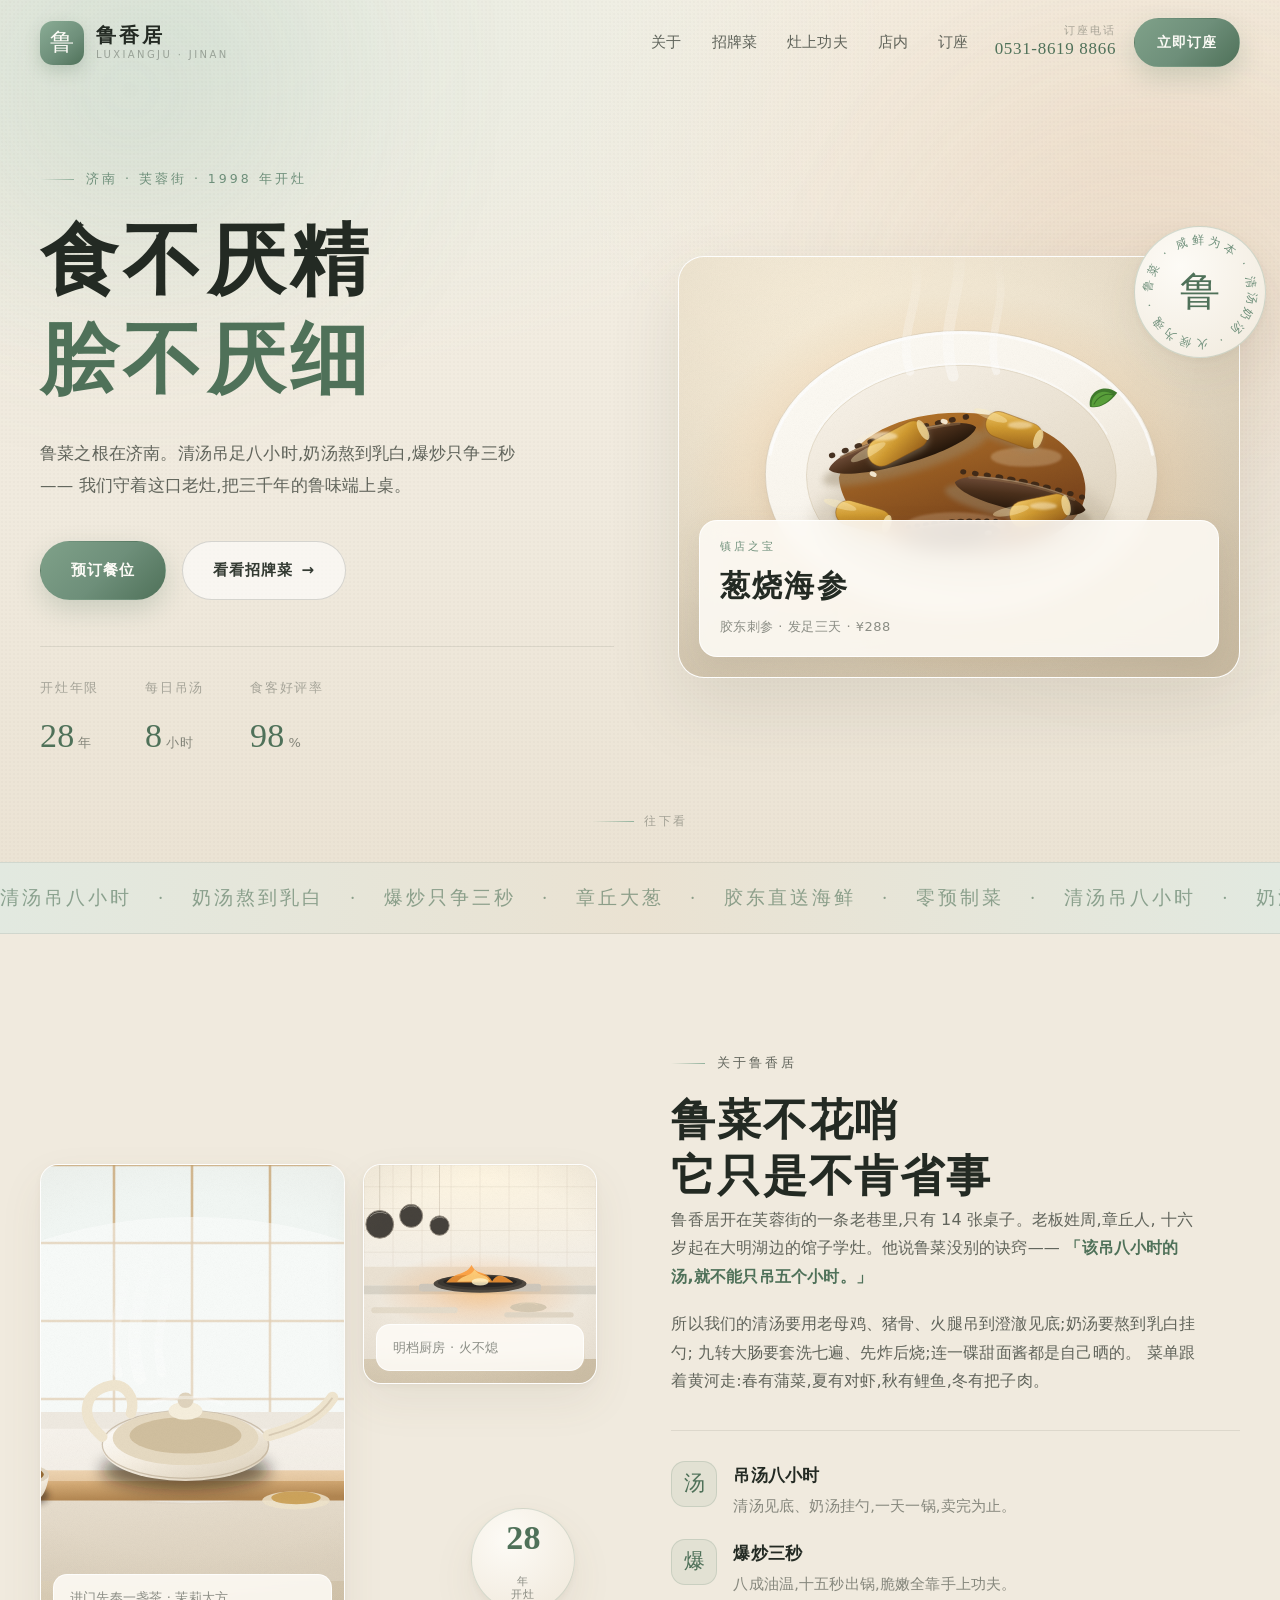
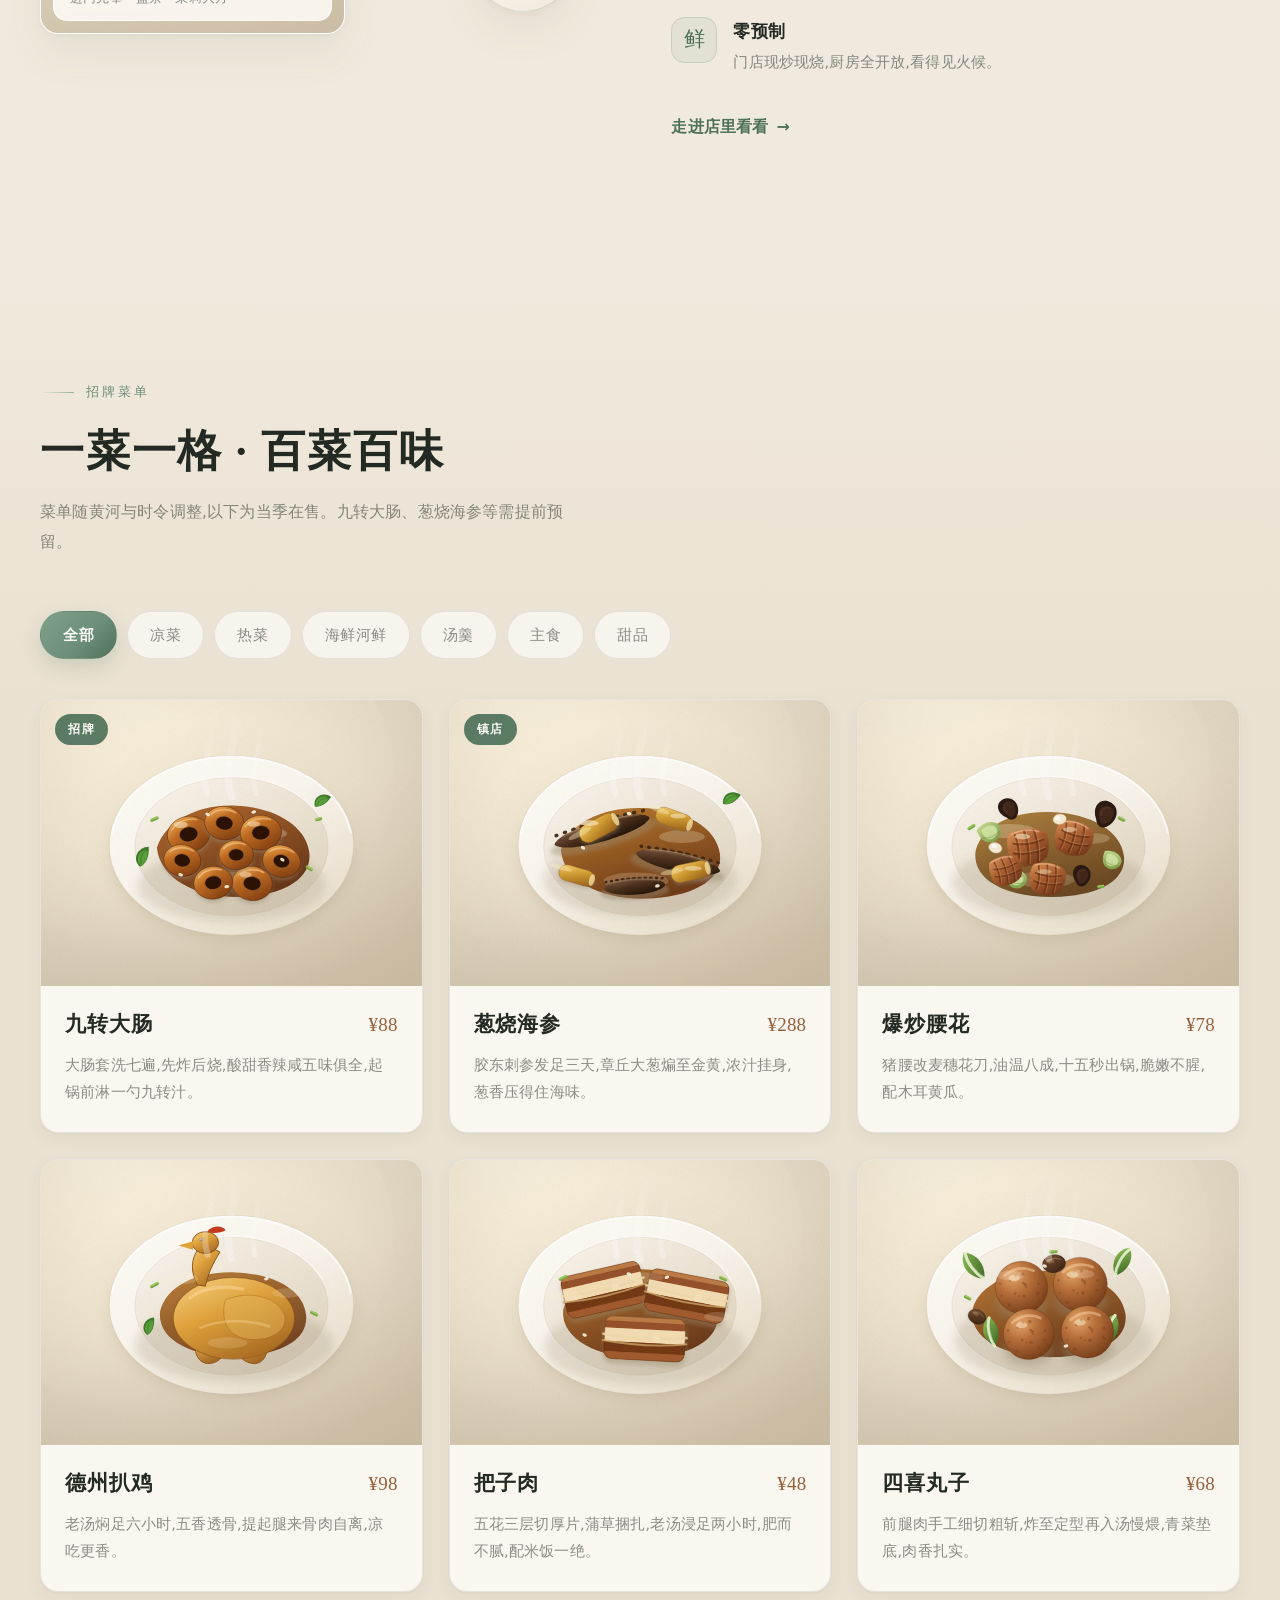
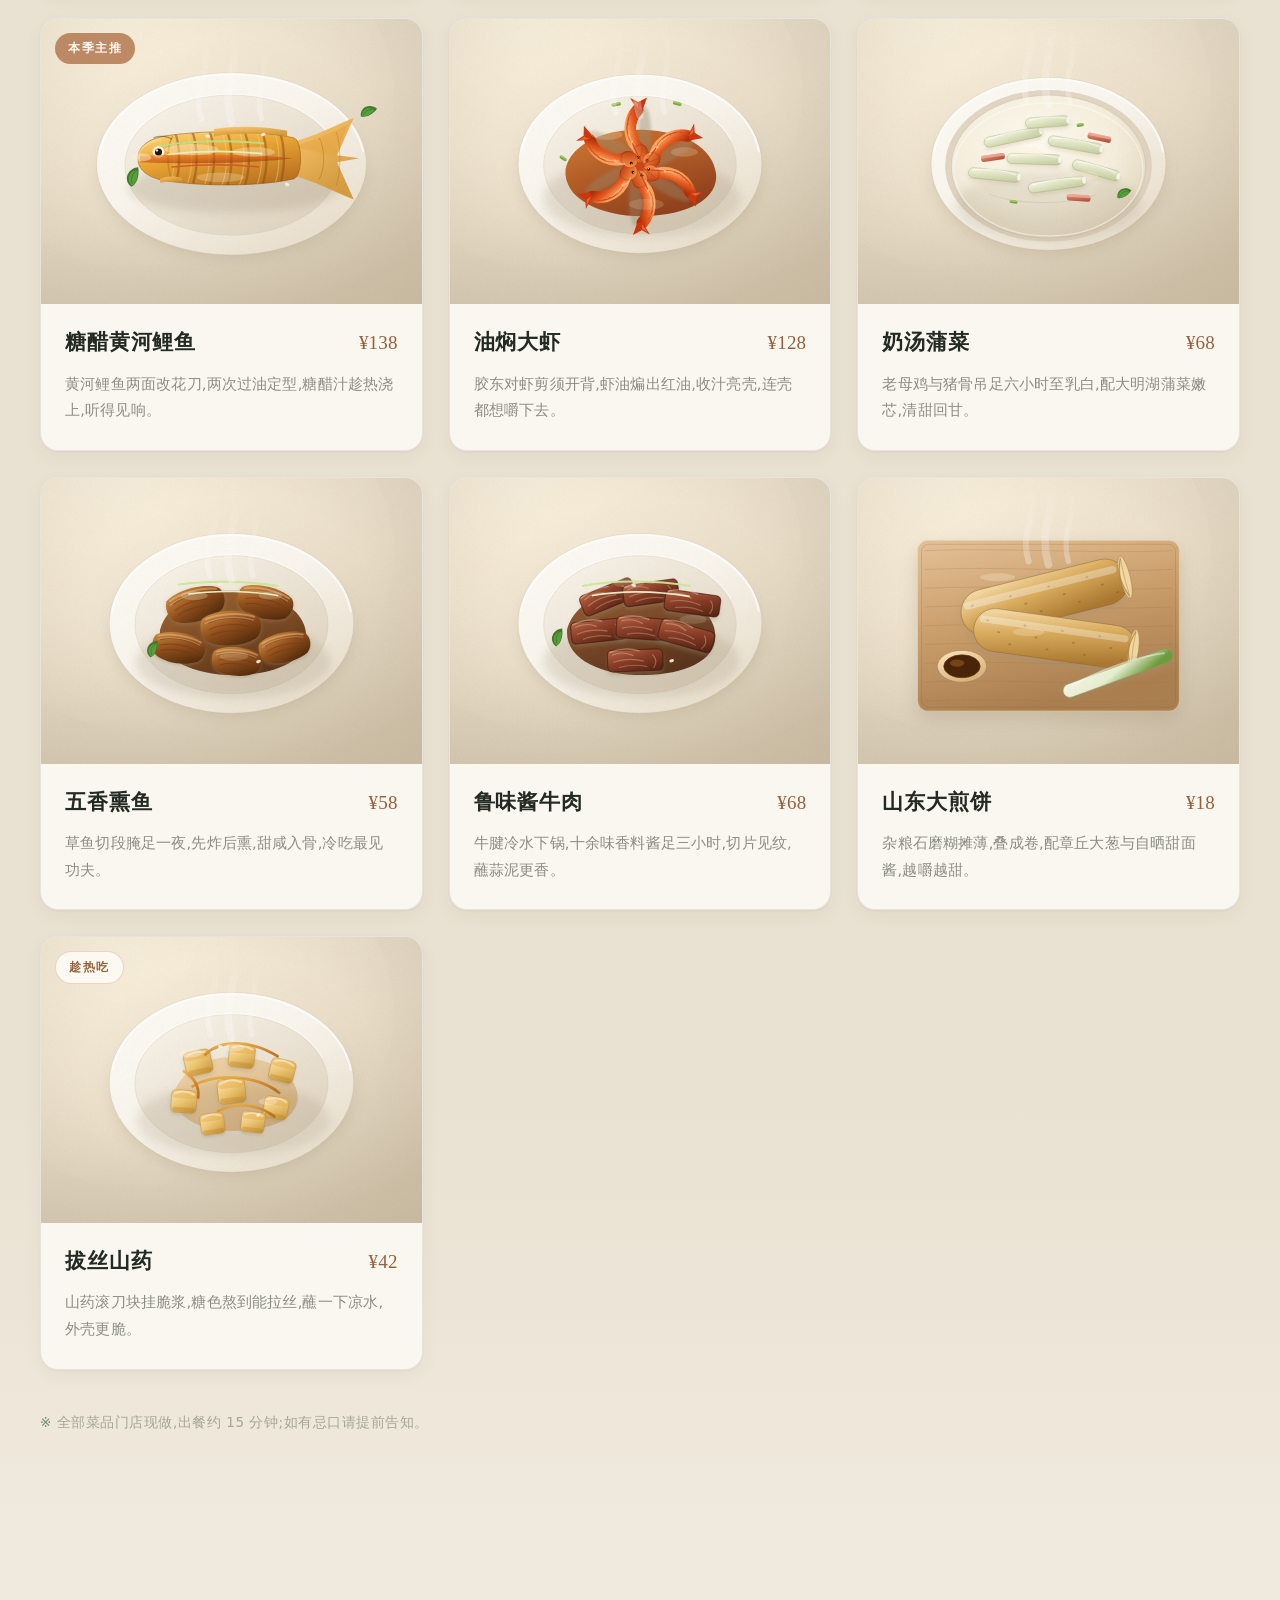
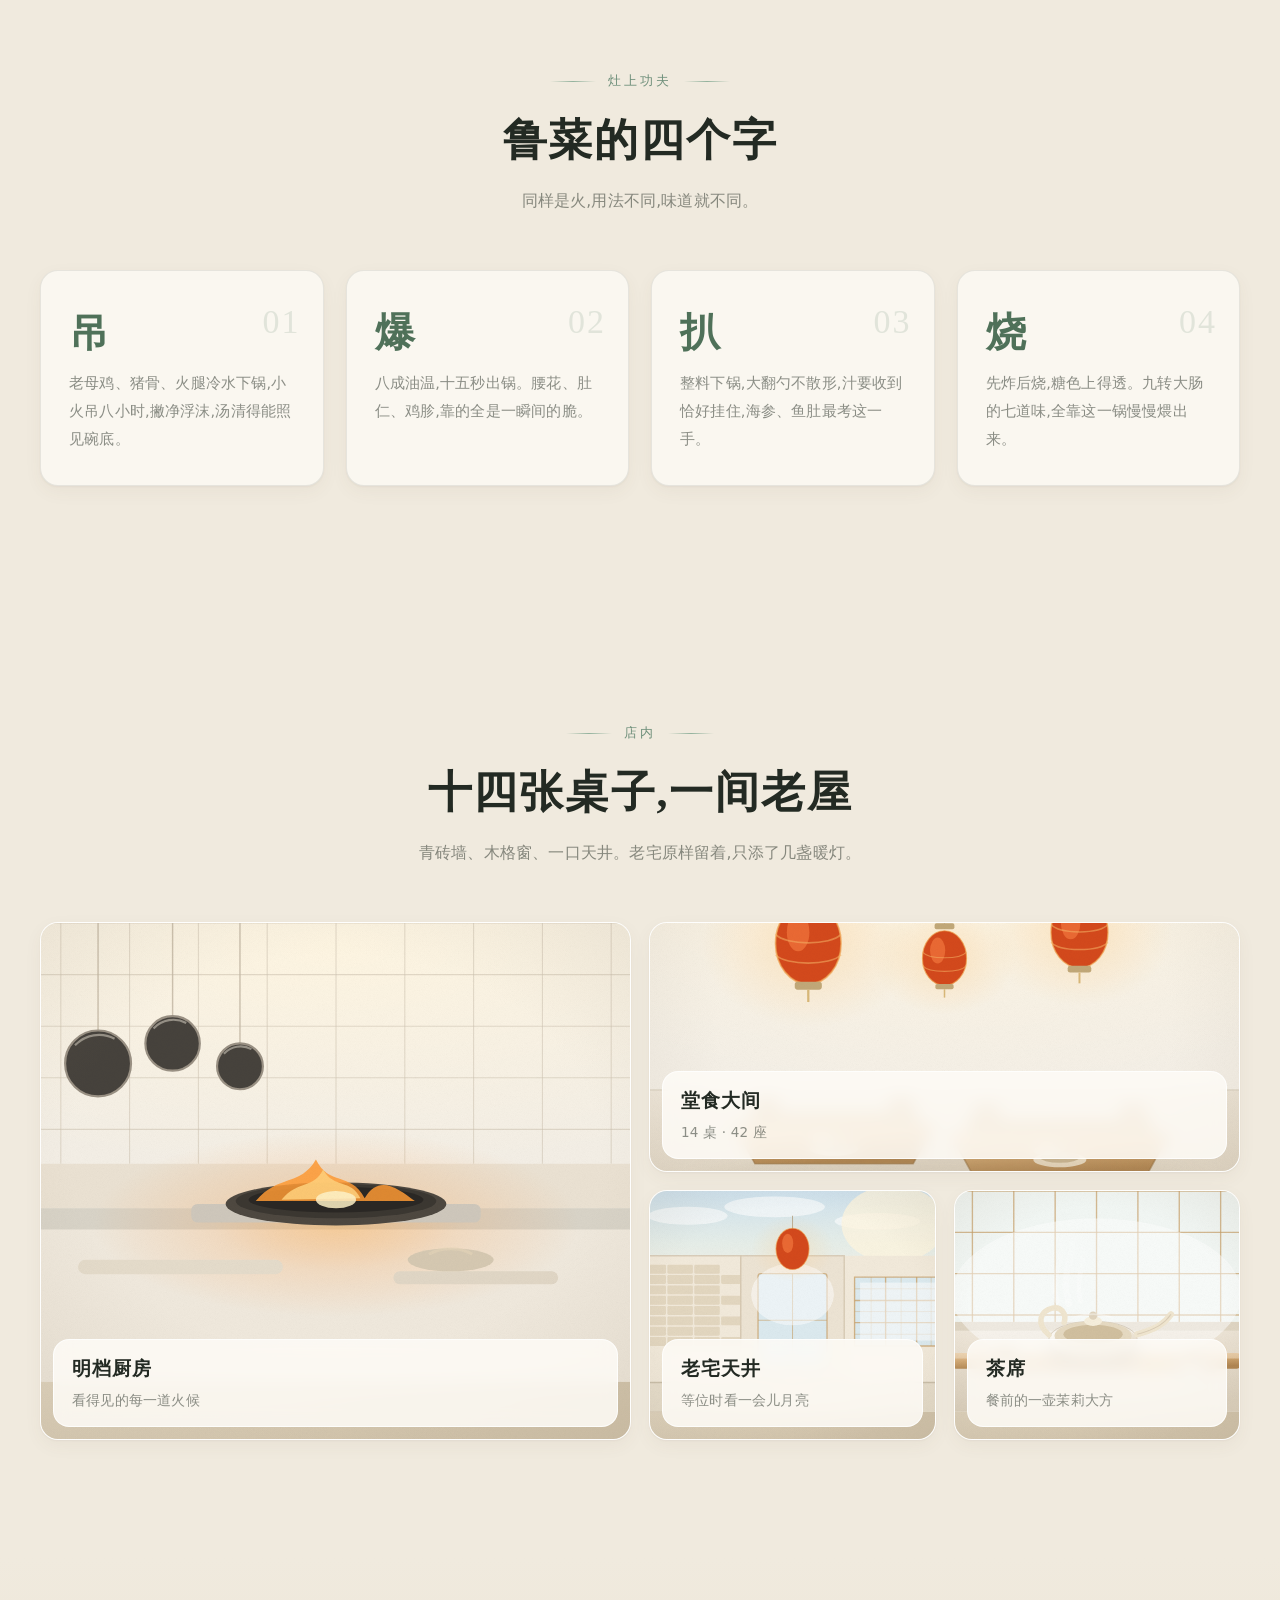
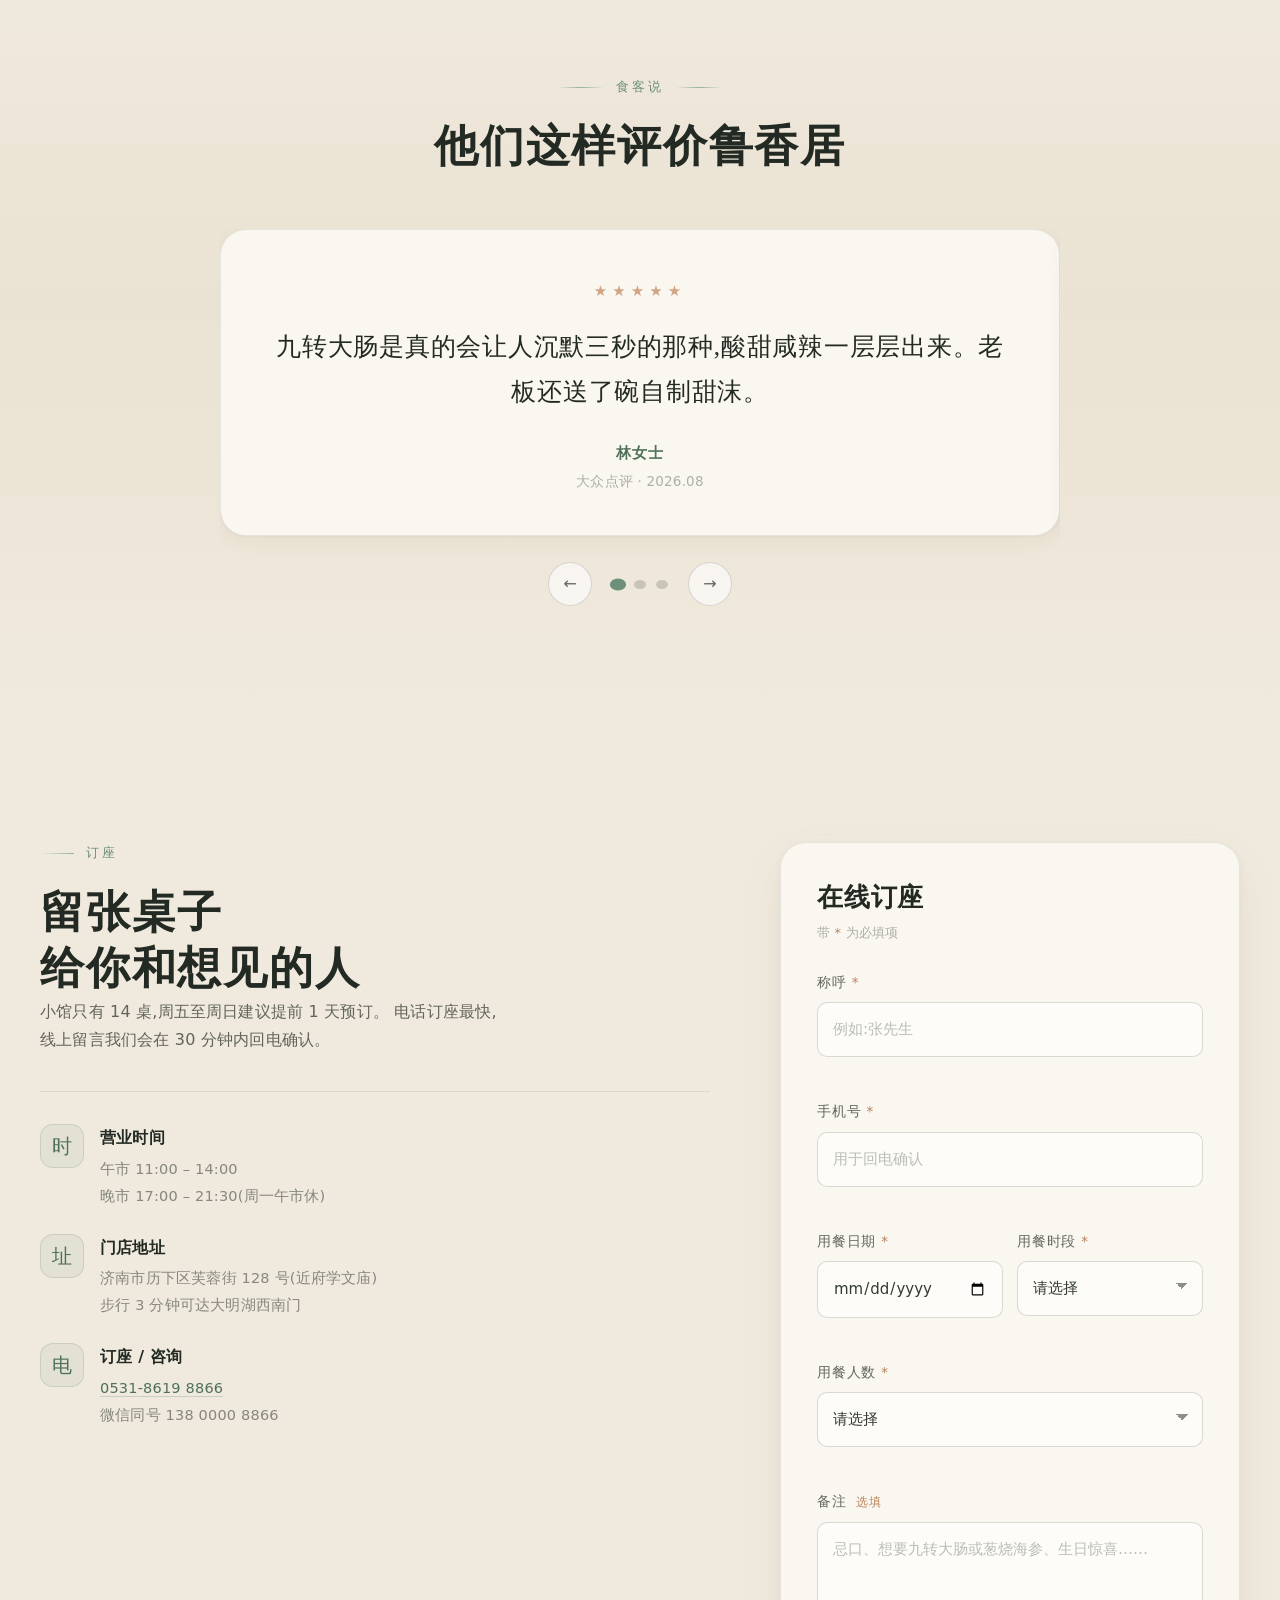
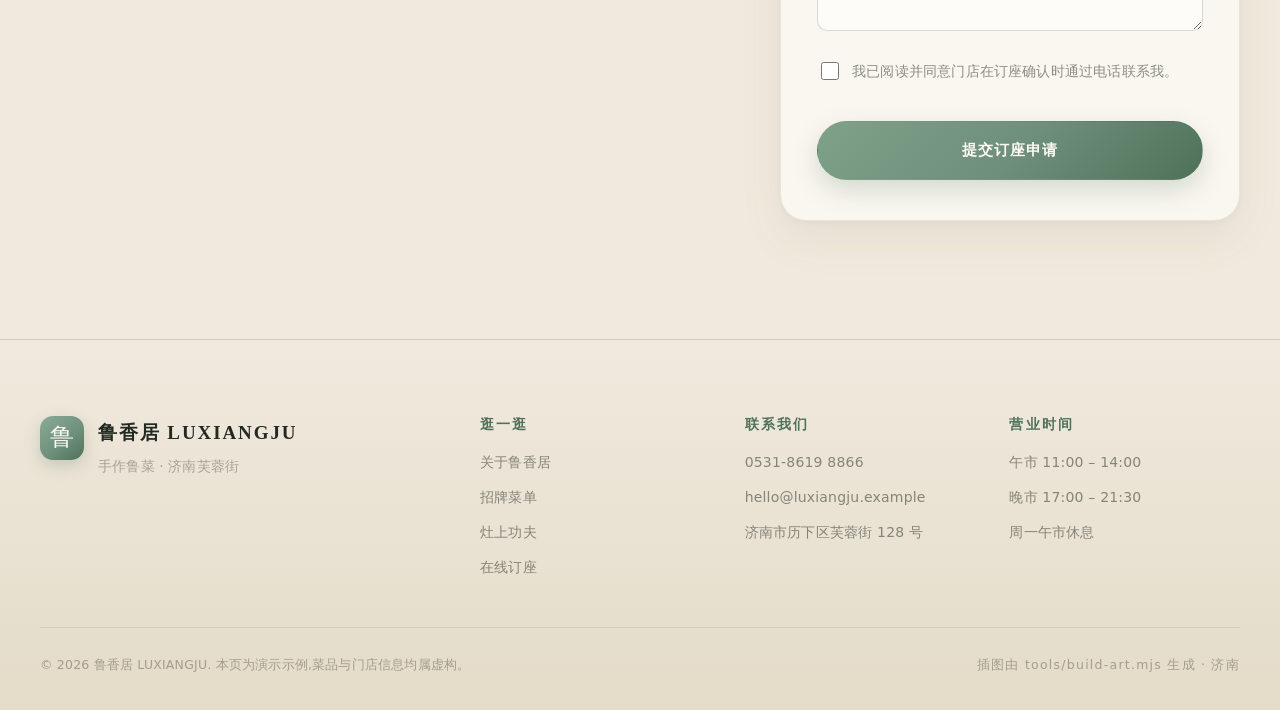
==== index.html @ fc842729 "补充 GitHub Pages 发布说明与 .nojekyll" ====
<!DOCTYPE html>
<html lang="zh-CN">
<head>
<meta charset="UTF-8" />
<meta name="viewport" content="width=device-width, initial-scale=1" />
<meta name="theme-color" content="#f7f3ea" />
<title>鲁香居 · 泉城手作鲁菜</title>
<meta name="description" content="鲁香居是济南芙蓉街的一间鲁菜小馆。清汤吊足八小时,奶汤熬到乳白,爆炒只争三秒——九转大肠、葱烧海参、糖醋黄河鲤鱼等经典鲁菜,支持在线订座。" />
<meta name="keywords" content="鲁菜,山东菜,济南菜,九转大肠,葱烧海参,糖醋黄河鲤鱼,济南餐厅,在线订座" />
<meta property="og:type" content="restaurant" />
<meta property="og:title" content="鲁香居 · 泉城手作鲁菜" />
<meta property="og:description" content="清汤吊八小时,爆炒只争三秒。济南芙蓉街的手作鲁菜小馆。" />
<meta property="og:image" content="assets/img/hero-haishen.svg" />
<link rel="icon" href="data:image/svg+xml,%3Csvg xmlns='http://www.w3.org/2000/svg' viewBox='0 0 64 64'%3E%3Crect width='64' height='64' rx='16' fill='%236e8f7a'/%3E%3Ctext x='32' y='45' font-size='36' text-anchor='middle' fill='%23fdfbf6' font-family='STSong,serif'%3E%E9%B2%81%3C/text%3E%3C/svg%3E" />
<link rel="stylesheet" href="assets/css/style.css" />
<noscript><style>
  .reveal { opacity: 1 !important; transform: none !important; }
  .nav-toggle { display: none !important; }
  /* 关闭 JS 时,卡片不可点,直接把主料/配菜摊在卡片里 */
  .dish__hit { display: none !important; }
  .dish__detail[hidden] { display: block !important; margin-top: 4px; }
</style></noscript>
<script type="application/ld+json">
{
  "@context": "https://schema.org",
  "@type": "Restaurant",
  "name": "鲁香居",
  "servesCuisine": ["鲁菜", "山东菜", "济南菜"],
  "priceRange": "¥¥",
  "telephone": "+86-531-8619-8866",
  "address": {
    "@type": "PostalAddress",
    "streetAddress": "历下区芙蓉街 128 号",
    "addressLocality": "济南市",
    "addressRegion": "山东省",
    "addressCountry": "CN"
  },
  "openingHours": ["Mo-Su 11:00-14:00", "Mo-Su 17:00-21:30"],
  "acceptsReservations": "True"
}
</script>
</head>
<body>

<a class="skip-link" href="#main">跳到主内容</a>
<div class="scroll-progress" aria-hidden="true"><span id="scrollBar"></span></div>

<header class="site-header" id="siteHeader">
  <div class="shell header__inner">
    <a class="brand" href="#top" aria-label="鲁香居 回到顶部">
      <span class="brand__mark" aria-hidden="true">鲁</span>
      <span class="brand__text">
        <strong>鲁香居</strong>
        <small>LUXIANGJU · JINAN</small>
      </span>
    </a>

    <nav class="nav" id="primaryNav" aria-label="主导航">
      <ul class="nav__list">
        <li><a href="#about">关于</a></li>
        <li><a href="#menu">招牌菜</a></li>
        <li><a href="#craft">灶上功夫</a></li>
        <li><a href="#gallery">店内</a></li>
        <li><a href="#booking">订座</a></li>
      </ul>
    </nav>

    <div class="header__actions">
      <a class="header__phone" href="tel:+8653186198866">
        <span class="header__phone-label">订座电话</span>
        <span class="header__phone-num">0531-8619 8866</span>
      </a>
      <a class="btn btn--solid btn--sm" href="#booking">立即订座</a>
      <button class="nav-toggle" id="navToggle" type="button" aria-expanded="false" aria-controls="primaryNav" aria-label="打开导航菜单">
        <span></span><span></span><span></span>
      </button>
    </div>
  </div>
</header>

<main id="main">

  <!-- ============ 首屏 ============ -->
  <section class="hero" id="top">
    <div class="hero__bg" aria-hidden="true">
      <span class="hero__glow hero__glow--a"></span>
      <span class="hero__glow hero__glow--b"></span>
      <span class="hero__grain"></span>
    </div>

    <div class="shell hero__inner">
      <div class="hero__copy">
        <p class="eyebrow"><span class="eyebrow__line"></span>济南 · 芙蓉街 · 1998 年开灶</p>
        <h1 class="hero__title">
          食不厌精<br />
          <em>脍不厌细</em>
        </h1>
        <p class="hero__lead">
          鲁菜之根在济南。清汤吊足八小时,奶汤熬到乳白,爆炒只争三秒——
          我们守着这口老灶,把三千年的鲁味端上桌。
        </p>

        <div class="hero__cta">
          <a class="btn btn--solid" href="#booking">预订餐位</a>
          <a class="btn btn--ghost" href="#menu">看看招牌菜<span class="btn__arrow" aria-hidden="true">→</span></a>
        </div>

        <dl class="hero__stats">
          <div class="stat">
            <dt>开灶年限</dt>
            <dd><span data-count="28">0</span><span class="stat__unit">年</span></dd>
          </div>
          <div class="stat">
            <dt>每日吊汤</dt>
            <dd><span data-count="8">0</span><span class="stat__unit">小时</span></dd>
          </div>
          <div class="stat">
            <dt>食客好评率</dt>
            <dd><span data-count="98">0</span><span class="stat__unit">%</span></dd>
          </div>
        </dl>
      </div>

      <div class="hero__visual">
        <figure class="hero__plate">
          <img src="assets/img/hero-haishen.svg" width="960" height="720"
               alt="镇店之宝葱烧海参:胶东刺参配章丘大葱,浓汁挂身" fetchpriority="high" />
          <figcaption class="hero__badge">
            <span class="hero__badge-label">镇店之宝</span>
            <strong>葱烧海参</strong>
            <span class="hero__badge-meta">胶东刺参 · 发足三天 · ¥288</span>
          </figcaption>
        </figure>

        <div class="seal" aria-hidden="true">
          <svg viewBox="0 0 140 140" class="seal__ring">
            <defs>
              <path id="sealPath" d="M70,70 m-52,0 a52,52 0 1,1 104,0 a52,52 0 1,1 -104,0" />
            </defs>
            <text><textPath href="#sealPath" startOffset="0">鲁菜 · 咸鲜为本 · 清汤奶汤 · 火候为魂 ·</textPath></text>
          </svg>
          <span class="seal__center">鲁</span>
        </div>
      </div>
    </div>

    <a class="hero__scroll" href="#about" aria-label="向下浏览">
      <span class="hero__scroll-line"></span>往下看
    </a>
  </section>

  <!-- ============ 滚动条幅 ============ -->
  <section class="marquee" aria-hidden="true">
    <div class="marquee__track">
      <span>清汤吊八小时</span><span>·</span><span>奶汤熬到乳白</span><span>·</span>
      <span>爆炒只争三秒</span><span>·</span><span>章丘大葱</span><span>·</span>
      <span>胶东直送海鲜</span><span>·</span><span>零预制菜</span><span>·</span>
      <span>清汤吊八小时</span><span>·</span><span>奶汤熬到乳白</span><span>·</span>
      <span>爆炒只争三秒</span><span>·</span><span>章丘大葱</span><span>·</span>
      <span>胶东直送海鲜</span><span>·</span><span>零预制菜</span><span>·</span>
    </div>
  </section>

  <!-- ============ 关于 ============ -->
  <section class="section about" id="about">
    <div class="shell about__inner">
      <div class="about__media reveal">
        <figure class="frame frame--tall">
          <img src="assets/img/env-tea.svg" width="960" height="640" alt="店里的茶席:一壶茶、两只杯,窗外是老街的灯" loading="lazy" decoding="async" />
          <figcaption>进门先奉一盏茶 · 茉莉大方</figcaption>
        </figure>
        <figure class="frame frame--small">
          <img src="assets/img/env-kitchen.svg" width="960" height="640" alt="明档厨房里的一口炒锅与炉火" loading="lazy" decoding="async" />
          <figcaption>明档厨房 · 火不熄</figcaption>
        </figure>
        <div class="about__badge" aria-hidden="true">
          <strong>28</strong>
          <span>年<br />开灶</span>
        </div>
      </div>

      <div class="about__copy reveal">
        <p class="eyebrow"><span class="eyebrow__line"></span>关于鲁香居</p>
        <h2 class="section__title">鲁菜不花哨<br />它只是不肯省事</h2>
        <p>
          鲁香居开在芙蓉街的一条老巷里,只有 14 张桌子。老板姓周,章丘人,
          十六岁起在大明湖边的馆子学灶。他说鲁菜没别的诀窍——
          <strong>「该吊八小时的汤,就不能只吊五个小时。」</strong>
        </p>
        <p>
          所以我们的清汤要用老母鸡、猪骨、火腿吊到澄澈见底;奶汤要熬到乳白挂勺;
          九转大肠要套洗七遍、先炸后烧;连一碟甜面酱都是自己晒的。
          菜单跟着黄河走:春有蒲菜,夏有对虾,秋有鲤鱼,冬有把子肉。
        </p>

        <ul class="about__points">
          <li>
            <span class="about__points-icon" aria-hidden="true">汤</span>
            <div><strong>吊汤八小时</strong><p>清汤见底、奶汤挂勺,一天一锅,卖完为止。</p></div>
          </li>
          <li>
            <span class="about__points-icon" aria-hidden="true">爆</span>
            <div><strong>爆炒三秒</strong><p>八成油温,十五秒出锅,脆嫩全靠手上功夫。</p></div>
          </li>
          <li>
            <span class="about__points-icon" aria-hidden="true">鲜</span>
            <div><strong>零预制</strong><p>门店现炒现烧,厨房全开放,看得见火候。</p></div>
          </li>
        </ul>

        <a class="link-arrow" href="#gallery">走进店里看看<span aria-hidden="true">→</span></a>
      </div>
    </div>
  </section>

  <!-- ============ 招牌菜单 ============ -->
  <section class="section section--dark menu" id="menu">
    <div class="shell">
      <header class="section__head reveal">
        <p class="eyebrow"><span class="eyebrow__line"></span>招牌菜单</p>
        <h2 class="section__title">一菜一格 · 百菜百味</h2>
        <p class="section__sub">
          菜单随黄河与时令调整,以下为当季在售。九转大肠、葱烧海参等需提前预留。
        </p>
      </header>

      <div class="menu__tabs reveal" role="group" aria-label="菜品分类筛选">
        <button class="tab is-active" type="button" aria-pressed="true" data-filter="all">全部</button>
        <button class="tab" type="button" aria-pressed="false" data-filter="cold">凉菜</button>
        <button class="tab" type="button" aria-pressed="false" data-filter="hot">热菜</button>
        <button class="tab" type="button" aria-pressed="false" data-filter="sea">海鲜河鲜</button>
        <button class="tab" type="button" aria-pressed="false" data-filter="soup">汤羹</button>
        <button class="tab" type="button" aria-pressed="false" data-filter="staple">主食</button>
        <button class="tab" type="button" aria-pressed="false" data-filter="sweet">甜品</button>
      </div>

      <div class="menu__grid reveal" id="menuGrid">

        <article class="dish" data-category="hot">
          <div class="dish__media">
            <img src="assets/img/dish-jiuzhuandachang.svg" width="960" height="720"
                 alt="九转大肠:盘中的红亮大肠段,淋着浓汁,撒香菜与芝麻" loading="lazy" decoding="async" />
            <span class="dish__tag dish__tag--signature">招牌</span>
          </div>
          <div class="dish__body">
            <div class="dish__head"><h3>九转大肠</h3><span class="dish__price">¥88</span></div>
            <p>大肠套洗七遍,先炸后烧,酸甜香辣咸五味俱全,起锅前淋一勺九转汁。</p>
          </div>
          <div class="dish__detail" hidden>
            <div class="detail-group">
              <h4>主料</h4>
              <ul class="chips">
                <li class="chip chip--main">猪大肠中段 400g</li>
              </ul>
            </div>
            <div class="detail-group">
              <h4>配菜</h4>
              <ul class="chips">
                <li class="chip">香菜段</li>
                <li class="chip">葱花</li>
                <li class="chip">姜末</li>
                <li class="chip">蒜末</li>
                <li class="chip">熟白芝麻</li>
              </ul>
            </div>
            <div class="detail-group">
              <h4>调料</h4>
              <p class="detail-text">冰糖、香醋、酱油、花椒油、肉桂、砂仁</p>
            </div>
            <dl class="detail-meta">
              <div><dt>技法</dt><dd>套洗七遍 → 焯水 → 过油 → 慢火烧透</dd></div>
              <div><dt>口味</dt><dd>酸甜香辣咸,五味俱全</dd></div>
              <div><dt>分量</dt><dd>2–3 人</dd></div>
            </dl>
            <p class="detail-tip">现做约 25 分钟,建议订座时预留;大肠属内脏,忌口请提前说明。</p>
          </div>
          <button class="dish__hit" type="button" aria-label="查看「九转大肠」的主料与配菜"></button>
        </article>

        <article class="dish" data-category="hot">
          <div class="dish__media">
            <img src="assets/img/dish-congshaohaishen.svg" width="960" height="720"
                 alt="葱烧海参:深色刺参配金黄葱段,浓汁油亮" loading="lazy" decoding="async" />
            <span class="dish__tag dish__tag--signature">镇店</span>
          </div>
          <div class="dish__body">
            <div class="dish__head"><h3>葱烧海参</h3><span class="dish__price">¥288</span></div>
            <p>胶东刺参发足三天,章丘大葱煸至金黄,浓汁挂身,葱香压得住海味。</p>
          </div>
          <div class="dish__detail" hidden>
            <div class="detail-group">
              <h4>主料</h4>
              <ul class="chips">
                <li class="chip chip--main">胶东刺参 80g(干参,发足三天)</li>
              </ul>
            </div>
            <div class="detail-group">
              <h4>配菜</h4>
              <ul class="chips">
                <li class="chip">章丘大葱葱白 200g</li>
                <li class="chip">姜片</li>
                <li class="chip">油菜心</li>
              </ul>
            </div>
            <div class="detail-group">
              <h4>调料</h4>
              <p class="detail-text">高汤、酱油、糖色、料酒、花椒油</p>
            </div>
            <dl class="detail-meta">
              <div><dt>技法</dt><dd>发制三天 → 大葱煸至金黄 → 扒烧收汁</dd></div>
              <div><dt>口味</dt><dd>咸鲜醇厚,葱香压住海味</dd></div>
              <div><dt>分量</dt><dd>2–3 人</dd></div>
            </dl>
            <p class="detail-tip">需提前 1 天预订,每日限量 8 份。</p>
          </div>
          <button class="dish__hit" type="button" aria-label="查看「葱烧海参」的主料与配菜"></button>
        </article>

        <article class="dish" data-category="hot">
          <div class="dish__media">
            <img src="assets/img/dish-baochaoyaohua.svg" width="960" height="720"
                 alt="爆炒腰花:麦穗花刀的腰块与木耳、黄瓜片同炒" loading="lazy" decoding="async" />
          </div>
          <div class="dish__body">
            <div class="dish__head"><h3>爆炒腰花</h3><span class="dish__price">¥78</span></div>
            <p>猪腰改麦穗花刀,油温八成,十五秒出锅,脆嫩不腥,配木耳黄瓜。</p>
          </div>
          <div class="dish__detail" hidden>
            <div class="detail-group">
              <h4>主料</h4>
              <ul class="chips">
                <li class="chip chip--main">鲜猪腰 2 副</li>
              </ul>
            </div>
            <div class="detail-group">
              <h4>配菜</h4>
              <ul class="chips">
                <li class="chip">水发木耳</li>
                <li class="chip">黄瓜片</li>
                <li class="chip">笋片</li>
                <li class="chip">蒜片</li>
              </ul>
            </div>
            <div class="detail-group">
              <h4>调料</h4>
              <p class="detail-text">香醋、料酒、盐、白胡椒、湿淀粉</p>
            </div>
            <dl class="detail-meta">
              <div><dt>技法</dt><dd>麦穗花刀 → 八成油温 → 十五秒出锅</dd></div>
              <div><dt>口味</dt><dd>咸鲜脆嫩,回味微酸</dd></div>
              <div><dt>分量</dt><dd>2 人</dd></div>
            </dl>
            <p class="detail-tip">讲究出锅即食,不建议打包。</p>
          </div>
          <button class="dish__hit" type="button" aria-label="查看「爆炒腰花」的主料与配菜"></button>
        </article>

        <article class="dish" data-category="hot">
          <div class="dish__media">
            <img src="assets/img/dish-dezhoubaji.svg" width="960" height="720"
                 alt="德州扒鸡:整只金黄扒鸡卧在盘中,造型完整" loading="lazy" decoding="async" />
          </div>
          <div class="dish__body">
            <div class="dish__head"><h3>德州扒鸡</h3><span class="dish__price">¥98</span></div>
            <p>老汤焖足六小时,五香透骨,提起腿来骨肉自离,凉吃更香。</p>
          </div>
          <div class="dish__detail" hidden>
            <div class="detail-group">
              <h4>主料</h4>
              <ul class="chips">
                <li class="chip chip--main">本地小公鸡 1 只(约 1000g)</li>
              </ul>
            </div>
            <div class="detail-group">
              <h4>配菜</h4>
              <ul class="chips">
                <li class="chip">老汤</li>
                <li class="chip">葱段</li>
                <li class="chip">姜块</li>
              </ul>
            </div>
            <div class="detail-group">
              <h4>调料</h4>
              <p class="detail-text">八角、桂皮、丁香、草果、砂仁、饴糖、酱油</p>
            </div>
            <dl class="detail-meta">
              <div><dt>技法</dt><dd>饴糖挂色 → 油炸 → 老汤焖六小时</dd></div>
              <div><dt>口味</dt><dd>五香脱骨,咸鲜回甜</dd></div>
              <div><dt>分量</dt><dd>2–4 人</dd></div>
            </dl>
            <p class="detail-tip">可整只或半只,凉吃更见香。</p>
          </div>
          <button class="dish__hit" type="button" aria-label="查看「德州扒鸡」的主料与配菜"></button>
        </article>

        <article class="dish" data-category="hot">
          <div class="dish__media">
            <img src="assets/img/dish-bazirou.svg" width="960" height="720"
                 alt="把子肉:蒲草捆扎的五花肉厚片,酱色油亮" loading="lazy" decoding="async" />
          </div>
          <div class="dish__body">
            <div class="dish__head"><h3>把子肉</h3><span class="dish__price">¥48</span></div>
            <p>五花三层切厚片,蒲草捆扎,老汤浸足两小时,肥而不腻,配米饭一绝。</p>
          </div>
          <div class="dish__detail" hidden>
            <div class="detail-group">
              <h4>主料</h4>
              <ul class="chips">
                <li class="chip chip--main">带皮五花三层猪肉 500g</li>
              </ul>
            </div>
            <div class="detail-group">
              <h4>配菜</h4>
              <ul class="chips">
                <li class="chip">葱段</li>
                <li class="chip">姜片</li>
                <li class="chip">干辣椒</li>
                <li class="chip">蒲草(捆扎)</li>
              </ul>
            </div>
            <div class="detail-group">
              <h4>调料</h4>
              <p class="detail-text">老汤、冰糖、酱油、八角、香叶</p>
            </div>
            <dl class="detail-meta">
              <div><dt>技法</dt><dd>蒲草捆扎 → 老汤浸足两小时</dd></div>
              <div><dt>口味</dt><dd>酱香浓郁,肥而不腻</dd></div>
              <div><dt>分量</dt><dd>2 人</dd></div>
            </dl>
            <p class="detail-tip">配一碗米饭最佳,米饭单点 ¥3。</p>
          </div>
          <button class="dish__hit" type="button" aria-label="查看「把子肉」的主料与配菜"></button>
        </article>

        <article class="dish" data-category="hot">
          <div class="dish__media">
            <img src="assets/img/dish-sixiwanzi.svg" width="960" height="720"
                 alt="四喜丸子:四只硕大肉丸配青菜,浇上红亮酱汁" loading="lazy" decoding="async" />
          </div>
          <div class="dish__body">
            <div class="dish__head"><h3>四喜丸子</h3><span class="dish__price">¥68</span></div>
            <p>前腿肉手工细切粗斩,炸至定型再入汤慢煨,青菜垫底,肉香扎实。</p>
          </div>
          <div class="dish__detail" hidden>
            <div class="detail-group">
              <h4>主料</h4>
              <ul class="chips">
                <li class="chip chip--main">猪前腿肉 500g(细切粗斩)</li>
              </ul>
            </div>
            <div class="detail-group">
              <h4>配菜</h4>
              <ul class="chips">
                <li class="chip">荸荠</li>
                <li class="chip">香菇</li>
                <li class="chip">油菜心</li>
                <li class="chip">葱姜末</li>
              </ul>
            </div>
            <div class="detail-group">
              <h4>调料</h4>
              <p class="detail-text">鸡蛋、淀粉、酱油、高汤</p>
            </div>
            <dl class="detail-meta">
              <div><dt>技法</dt><dd>手打上劲 → 油炸定型 → 汤中慢煨</dd></div>
              <div><dt>口味</dt><dd>咸鲜软糯</dd></div>
              <div><dt>分量</dt><dd>4 只 / 2–3 人</dd></div>
            </dl>
            <p class="detail-tip">四只一份,取福禄寿喜之意。</p>
          </div>
          <button class="dish__hit" type="button" aria-label="查看「四喜丸子」的主料与配菜"></button>
        </article>

        <article class="dish" data-category="sea">
          <div class="dish__media">
            <img src="assets/img/dish-tangculiyu.svg" width="960" height="720"
                 alt="糖醋黄河鲤鱼:整条金黄鲤鱼改花刀,浇上糖醋亮汁" loading="lazy" decoding="async" />
            <span class="dish__tag dish__tag--season">本季主推</span>
          </div>
          <div class="dish__body">
            <div class="dish__head"><h3>糖醋黄河鲤鱼</h3><span class="dish__price">¥138</span></div>
            <p>黄河鲤鱼两面改花刀,两次过油定型,糖醋汁趁热浇上,听得见响。</p>
          </div>
          <div class="dish__detail" hidden>
            <div class="detail-group">
              <h4>主料</h4>
              <ul class="chips">
                <li class="chip chip--main">黄河鲤鱼 1 条(约 1000g)</li>
              </ul>
            </div>
            <div class="detail-group">
              <h4>配菜</h4>
              <ul class="chips">
                <li class="chip">葱姜蒜末</li>
                <li class="chip">青红椒丝</li>
                <li class="chip">香菜</li>
              </ul>
            </div>
            <div class="detail-group">
              <h4>调料</h4>
              <p class="detail-text">洛口醋、白糖、番茄酱、湿淀粉</p>
            </div>
            <dl class="detail-meta">
              <div><dt>技法</dt><dd>两面花刀 → 两次过油 → 糖醋汁趁热浇</dd></div>
              <div><dt>口味</dt><dd>外酥里嫩,酸甜开胃</dd></div>
              <div><dt>分量</dt><dd>3–4 人</dd></div>
            </dl>
            <p class="detail-tip">现炸现浇汁,建议堂食,打包会回软。</p>
          </div>
          <button class="dish__hit" type="button" aria-label="查看「糖醋黄河鲤鱼」的主料与配菜"></button>
        </article>

        <article class="dish" data-category="sea">
          <div class="dish__media">
            <img src="assets/img/dish-youmendaxia.svg" width="960" height="720"
                 alt="油焖大虾:六只红亮的对虾呈风车状摆盘" loading="lazy" decoding="async" />
          </div>
          <div class="dish__body">
            <div class="dish__head"><h3>油焖大虾</h3><span class="dish__price">¥128</span></div>
            <p>胶东对虾剪须开背,虾油煸出红油,收汁亮壳,连壳都想嚼下去。</p>
          </div>
          <div class="dish__detail" hidden>
            <div class="detail-group">
              <h4>主料</h4>
              <ul class="chips">
                <li class="chip chip--main">胶东对虾 8 只(约 500g)</li>
              </ul>
            </div>
            <div class="detail-group">
              <h4>配菜</h4>
              <ul class="chips">
                <li class="chip">葱段</li>
                <li class="chip">姜片</li>
                <li class="chip">香菜</li>
              </ul>
            </div>
            <div class="detail-group">
              <h4>调料</h4>
              <p class="detail-text">虾油、番茄酱、白糖、料酒</p>
            </div>
            <dl class="detail-meta">
              <div><dt>技法</dt><dd>剪须开背 → 虾油煸红 → 大火收汁亮壳</dd></div>
              <div><dt>口味</dt><dd>咸甜,虾香浓厚</dd></div>
              <div><dt>分量</dt><dd>2–3 人</dd></div>
            </dl>
            <p class="detail-tip">按当日到货供应,数量有限,售完即止。</p>
          </div>
          <button class="dish__hit" type="button" aria-label="查看「油焖大虾」的主料与配菜"></button>
        </article>

        <article class="dish" data-category="soup">
          <div class="dish__media">
            <img src="assets/img/dish-naitangpucai.svg" width="960" height="720"
                 alt="奶汤蒲菜:乳白汤中浮着嫩白蒲菜段与火腿丝" loading="lazy" decoding="async" />
          </div>
          <div class="dish__body">
            <div class="dish__head"><h3>奶汤蒲菜</h3><span class="dish__price">¥68</span></div>
            <p>老母鸡与猪骨吊足六小时至乳白,配大明湖蒲菜嫩芯,清甜回甘。</p>
          </div>
          <div class="dish__detail" hidden>
            <div class="detail-group">
              <h4>主料</h4>
              <ul class="chips">
                <li class="chip chip--main">大明湖蒲菜嫩芯 300g</li>
              </ul>
            </div>
            <div class="detail-group">
              <h4>配菜</h4>
              <ul class="chips">
                <li class="chip">火腿丝</li>
                <li class="chip">水发木耳</li>
                <li class="chip">葱姜</li>
              </ul>
            </div>
            <div class="detail-group">
              <h4>调料</h4>
              <p class="detail-text">奶汤(老母鸡与猪骨吊足六小时)</p>
            </div>
            <dl class="detail-meta">
              <div><dt>技法</dt><dd>吊奶汤至乳白 → 蒲菜断生即出</dd></div>
              <div><dt>口味</dt><dd>清鲜,汤白味醇</dd></div>
              <div><dt>分量</dt><dd>2–3 人</dd></div>
            </dl>
            <p class="detail-tip">蒲菜以 4–6 月最嫩,过季会换成当令时蔬。</p>
          </div>
          <button class="dish__hit" type="button" aria-label="查看「奶汤蒲菜」的主料与配菜"></button>
        </article>

        <article class="dish" data-category="cold">
          <div class="dish__media">
            <img src="assets/img/dish-wuxiangxunyu.svg" width="960" height="720"
                 alt="五香熏鱼:深琥珀色的熏鱼块,撒上葱丝与芝麻" loading="lazy" decoding="async" />
          </div>
          <div class="dish__body">
            <div class="dish__head"><h3>五香熏鱼</h3><span class="dish__price">¥58</span></div>
            <p>草鱼切段腌足一夜,先炸后熏,甜咸入骨,冷吃最见功夫。</p>
          </div>
          <div class="dish__detail" hidden>
            <div class="detail-group">
              <h4>主料</h4>
              <ul class="chips">
                <li class="chip chip--main">草鱼中段 500g</li>
              </ul>
            </div>
            <div class="detail-group">
              <h4>配菜</h4>
              <ul class="chips">
                <li class="chip">葱丝</li>
                <li class="chip">姜丝</li>
                <li class="chip">熟芝麻</li>
              </ul>
            </div>
            <div class="detail-group">
              <h4>调料</h4>
              <p class="detail-text">五香粉、酱油、冰糖、花雕、茶叶与红糖(熏料)</p>
            </div>
            <dl class="detail-meta">
              <div><dt>技法</dt><dd>腌足一夜 → 先炸后熏</dd></div>
              <div><dt>口味</dt><dd>甜咸入骨,冷吃更香</dd></div>
              <div><dt>分量</dt><dd>2–3 人</dd></div>
            </dl>
            <p class="detail-tip">凉菜提前备好,售完需等次日。</p>
          </div>
          <button class="dish__hit" type="button" aria-label="查看「五香熏鱼」的主料与配菜"></button>
        </article>

        <article class="dish" data-category="cold">
          <div class="dish__media">
            <img src="assets/img/dish-jiangniurou.svg" width="960" height="720"
                 alt="鲁味酱牛肉:扇形排开的酱色牛肉薄片,可见纹理" loading="lazy" decoding="async" />
          </div>
          <div class="dish__body">
            <div class="dish__head"><h3>鲁味酱牛肉</h3><span class="dish__price">¥68</span></div>
            <p>牛腱冷水下锅,十余味香料酱足三小时,切片见纹,蘸蒜泥更香。</p>
          </div>
          <div class="dish__detail" hidden>
            <div class="detail-group">
              <h4>主料</h4>
              <ul class="chips">
                <li class="chip chip--main">牛腱子 500g</li>
              </ul>
            </div>
            <div class="detail-group">
              <h4>配菜</h4>
              <ul class="chips">
                <li class="chip">蒜泥</li>
                <li class="chip">香菜</li>
                <li class="chip">葱丝</li>
              </ul>
            </div>
            <div class="detail-group">
              <h4>调料</h4>
              <p class="detail-text">十余味香料、酱油、黄酱、冰糖</p>
            </div>
            <dl class="detail-meta">
              <div><dt>技法</dt><dd>冷水下锅 → 酱足三小时 → 冷却切片</dd></div>
              <div><dt>口味</dt><dd>酱香紧实,切片见纹</dd></div>
              <div><dt>分量</dt><dd>2–3 人</dd></div>
            </dl>
            <p class="detail-tip">配蒜泥或辣油碟,也可加钱做成冷拼。</p>
          </div>
          <button class="dish__hit" type="button" aria-label="查看「鲁味酱牛肉」的主料与配菜"></button>
        </article>

        <article class="dish" data-category="staple">
          <div class="dish__media">
            <img src="assets/img/dish-shandongjianbing.svg" width="960" height="720"
                 alt="山东大煎饼:木板上叠着金黄的煎饼卷,旁边是章丘大葱与甜面酱" loading="lazy" decoding="async" />
          </div>
          <div class="dish__body">
            <div class="dish__head"><h3>山东大煎饼</h3><span class="dish__price">¥18</span></div>
            <p>杂粮石磨糊摊薄,叠成卷,配章丘大葱与自晒甜面酱,越嚼越甜。</p>
          </div>
          <div class="dish__detail" hidden>
            <div class="detail-group">
              <h4>主料</h4>
              <ul class="chips">
                <li class="chip chip--main">杂粮糊(小米、玉米、黄豆石磨)</li>
              </ul>
            </div>
            <div class="detail-group">
              <h4>配菜</h4>
              <ul class="chips">
                <li class="chip">章丘大葱</li>
                <li class="chip">咸菜丝</li>
                <li class="chip">自晒甜面酱</li>
              </ul>
            </div>
            <div class="detail-group">
              <h4>调料</h4>
              <p class="detail-text">甜面酱</p>
            </div>
            <dl class="detail-meta">
              <div><dt>技法</dt><dd>石磨磨糊 → 鏊子摊薄 → 叠卷上桌</dd></div>
              <div><dt>口味</dt><dd>谷物本香,越嚼越甜</dd></div>
              <div><dt>分量</dt><dd>1–2 人</dd></div>
            </dl>
            <p class="detail-tip">大葱与甜面酱配齐才是正经吃法,可续酱。</p>
          </div>
          <button class="dish__hit" type="button" aria-label="查看「山东大煎饼」的主料与配菜"></button>
        </article>

        <article class="dish" data-category="sweet">
          <div class="dish__media">
            <img src="assets/img/dish-basishanyao.svg" width="960" height="720"
                 alt="拔丝山药:金黄山药块之间拉着琥珀色的糖丝" loading="lazy" decoding="async" />
            <span class="dish__tag dish__tag--hot">趁热吃</span>
          </div>
          <div class="dish__body">
            <div class="dish__head"><h3>拔丝山药</h3><span class="dish__price">¥42</span></div>
            <p>山药滚刀块挂脆浆,糖色熬到能拉丝,蘸一下凉水,外壳更脆。</p>
          </div>
          <div class="dish__detail" hidden>
            <div class="detail-group">
              <h4>主料</h4>
              <ul class="chips">
                <li class="chip chip--main">铁棍山药 400g</li>
              </ul>
            </div>
            <div class="detail-group">
              <h4>配菜</h4>
              <ul class="chips">
                <li class="chip">熟白芝麻</li>
                <li class="chip">凉水一碗</li>
              </ul>
            </div>
            <div class="detail-group">
              <h4>调料</h4>
              <p class="detail-text">白糖、植物油</p>
            </div>
            <dl class="detail-meta">
              <div><dt>技法</dt><dd>挂脆浆 → 油炸 → 熬糖色至能拉丝</dd></div>
              <div><dt>口味</dt><dd>外脆内糯,甜</dd></div>
              <div><dt>分量</dt><dd>2–3 人</dd></div>
            </dl>
            <p class="detail-tip">上桌即食,蘸一下凉水外壳更脆。</p>
          </div>
          <button class="dish__hit" type="button" aria-label="查看「拔丝山药」的主料与配菜"></button>
        </article>

      </div>

      <p class="menu__note reveal">
        <span aria-hidden="true">※</span> 全部菜品门店现做,出餐约 15 分钟;如有忌口请提前告知。
      </p>
    </div>
  </section>

  <!-- ============ 灶上功夫 ============ -->
  <section class="section craft" id="craft">
    <div class="shell">
      <header class="section__head section__head--center reveal">
        <p class="eyebrow eyebrow--center"><span class="eyebrow__line"></span>灶上功夫<span class="eyebrow__line"></span></p>
        <h2 class="section__title">鲁菜的四个字</h2>
        <p class="section__sub">同样是火,用法不同,味道就不同。</p>
      </header>

      <ol class="craft__list reveal">
        <li>
          <span class="craft__num" aria-hidden="true">01</span>
          <h3>吊</h3>
          <p>老母鸡、猪骨、火腿冷水下锅,小火吊八小时,撇净浮沫,汤清得能照见碗底。</p>
        </li>
        <li>
          <span class="craft__num" aria-hidden="true">02</span>
          <h3>爆</h3>
          <p>八成油温,十五秒出锅。腰花、肚仁、鸡胗,靠的全是一瞬间的脆。</p>
        </li>
        <li>
          <span class="craft__num" aria-hidden="true">03</span>
          <h3>扒</h3>
          <p>整料下锅,大翻勺不散形,汁要收到恰好挂住,海参、鱼肚最考这一手。</p>
        </li>
        <li>
          <span class="craft__num" aria-hidden="true">04</span>
          <h3>烧</h3>
          <p>先炸后烧,糖色上得透。九转大肠的七道味,全靠这一锅慢慢煨出来。</p>
        </li>
      </ol>
    </div>
  </section>

  <!-- ============ 店内环境 ============ -->
  <section class="section gallery" id="gallery">
    <div class="shell">
      <header class="section__head section__head--center reveal">
        <p class="eyebrow eyebrow--center"><span class="eyebrow__line"></span>店内<span class="eyebrow__line"></span></p>
        <h2 class="section__title">十四张桌子,一间老屋</h2>
        <p class="section__sub">青砖墙、木格窗、一口天井。老宅原样留着,只添了几盏暖灯。</p>
      </header>

      <div class="gallery__grid reveal">
        <figure class="tile tile--kitchen">
          <img src="assets/img/env-kitchen.svg" width="960" height="640" alt="明档厨房:炉火正旺的炒锅与挂着的铁锅" loading="lazy" decoding="async" />
          <figcaption><strong>明档厨房</strong>看得见的每一道火候</figcaption>
        </figure>
        <figure class="tile tile--hall">
          <img src="assets/img/env-hall.svg" width="960" height="640" alt="堂食大间:两张八仙桌与三盏红灯笼" loading="lazy" decoding="async" />
          <figcaption><strong>堂食大间</strong>14 桌 · 42 座</figcaption>
        </figure>
        <figure class="tile tile--courtyard">
          <img src="assets/img/env-courtyard.svg" width="960" height="640" alt="老宅天井:青砖墙、木格窗、一灯笼与一轮月" loading="lazy" decoding="async" />
          <figcaption><strong>老宅天井</strong>等位时看一会儿月亮</figcaption>
        </figure>
        <figure class="tile tile--tea">
          <img src="assets/img/env-tea.svg" width="960" height="640" alt="茶席:木桌上的茶壶与两只茶杯" loading="lazy" decoding="async" />
          <figcaption><strong>茶席</strong>餐前的一壶茉莉大方</figcaption>
        </figure>
      </div>
    </div>
  </section>

  <!-- ============ 食客说 ============ -->
  <section class="section section--tint voices" id="voices">
    <div class="shell">
      <header class="section__head section__head--center reveal">
        <p class="eyebrow eyebrow--center"><span class="eyebrow__line"></span>食客说<span class="eyebrow__line"></span></p>
        <h2 class="section__title">他们这样评价鲁香居</h2>
      </header>

      <div class="slider reveal" id="slider">
        <ul class="slider__track" id="sliderTrack">
          <li class="quote">
            <p class="quote__stars" aria-label="五星好评">★★★★★</p>
            <blockquote>九转大肠是真的会让人沉默三秒的那种,酸甜咸辣一层层出来。老板还送了碗自制甜沫。</blockquote>
            <footer><strong>林女士</strong><span>大众点评 · 2026.08</span></footer>
          </li>
          <li class="quote">
            <p class="quote__stars" aria-label="五星好评">★★★★★</p>
            <blockquote>葱烧海参一份两百多不便宜,但发得透、葱香足,完全不是拿芡汁糊弄人的做法。值。</blockquote>
            <footer><strong>陈先生</strong><span>本地食客 · 2026.07</span></footer>
          </li>
          <li class="quote">
            <p class="quote__stars" aria-label="五星好评">★★★★★</p>
            <blockquote>带外地朋友来吃鲁菜,点了糖醋鲤鱼和爆炒腰花,朋友说吃到了「教科书级别的火候」。</blockquote>
            <footer><strong>周女士</strong><span>小红书 · 2026.06</span></footer>
          </li>
        </ul>

        <div class="slider__controls">
          <button class="circle-btn" type="button" id="prevSlide" aria-label="上一条评价">←</button>
          <div class="slider__dots" id="sliderDots"></div>
          <button class="circle-btn" type="button" id="nextSlide" aria-label="下一条评价">→</button>
        </div>
      </div>
    </div>
  </section>

  <!-- ============ 订座 ============ -->
  <section class="section booking" id="booking">
    <div class="shell booking__inner">
      <div class="booking__info reveal">
        <p class="eyebrow"><span class="eyebrow__line"></span>订座</p>
        <h2 class="section__title">留张桌子<br />给你和想见的人</h2>
        <p class="booking__lead">
          小馆只有 14 桌,周五至周日建议提前 1 天预订。
          电话订座最快,线上留言我们会在 30 分钟内回电确认。
        </p>

        <ul class="info-list">
          <li>
            <span class="info-list__icon" aria-hidden="true">时</span>
            <div>
              <strong>营业时间</strong>
              <p>午市 11:00 – 14:00<br />晚市 17:00 – 21:30(周一午市休)</p>
            </div>
          </li>
          <li>
            <span class="info-list__icon" aria-hidden="true">址</span>
            <div>
              <strong>门店地址</strong>
              <p>济南市历下区芙蓉街 128 号(近府学文庙)<br />步行 3 分钟可达大明湖西南门</p>
            </div>
          </li>
          <li>
            <span class="info-list__icon" aria-hidden="true">电</span>
            <div>
              <strong>订座 / 咨询</strong>
              <p><a href="tel:+8653186198866">0531-8619 8866</a><br />微信同号 138 0000 8866</p>
            </div>
          </li>
        </ul>
      </div>

      <div class="booking__card reveal">
        <form class="booking-form" id="bookingForm" novalidate>
          <h3 class="booking-form__title">在线订座</h3>
          <p class="booking-form__hint">带 <span aria-hidden="true">*</span> 为必填项</p>

          <div class="field">
            <label for="bkName">称呼 <span aria-hidden="true">*</span></label>
            <input id="bkName" name="name" type="text" autocomplete="name" placeholder="例如:张先生" required />
            <p class="field__error" data-error-for="bkName"></p>
          </div>

          <div class="field">
            <label for="bkPhone">手机号 <span aria-hidden="true">*</span></label>
            <input id="bkPhone" name="phone" type="tel" inputmode="numeric" autocomplete="tel" placeholder="用于回电确认" required />
            <p class="field__error" data-error-for="bkPhone"></p>
          </div>

          <div class="field-row">
            <div class="field">
              <label for="bkDate">用餐日期 <span aria-hidden="true">*</span></label>
              <input id="bkDate" name="date" type="date" required />
              <p class="field__error" data-error-for="bkDate"></p>
            </div>
            <div class="field">
              <label for="bkTime">用餐时段 <span aria-hidden="true">*</span></label>
              <select id="bkTime" name="time" required>
                <option value="">请选择</option>
                <option>午市 11:00</option>
                <option>午市 12:00</option>
                <option>午市 13:00</option>
                <option>晚市 17:00</option>
                <option>晚市 18:00</option>
                <option>晚市 19:00</option>
                <option>晚市 20:00</option>
              </select>
              <p class="field__error" data-error-for="bkTime"></p>
            </div>
          </div>

          <div class="field">
            <label for="bkPeople">用餐人数 <span aria-hidden="true">*</span></label>
            <select id="bkPeople" name="people" required>
              <option value="">请选择</option>
              <option>1 人</option>
              <option>2 人</option>
              <option>3 – 4 人</option>
              <option>5 – 6 人</option>
              <option>7 人以上(需电话沟通)</option>
            </select>
            <p class="field__error" data-error-for="bkPeople"></p>
          </div>

          <div class="field">
            <label for="bkNote">备注 <span class="field__optional">选填</span></label>
            <textarea id="bkNote" name="note" rows="3" placeholder="忌口、想要九转大肠或葱烧海参、生日惊喜……"></textarea>
          </div>

          <label class="checkbox">
            <input id="bkAgree" name="agree" type="checkbox" required />
            <span>我已阅读并同意门店在订座确认时通过电话联系我。</span>
          </label>
          <p class="field__error" data-error-for="bkAgree"></p>

          <button class="btn btn--solid btn--block" type="submit">提交订座申请</button>

          <p class="booking-form__success" id="bookingSuccess" role="status" hidden></p>
        </form>
      </div>
    </div>
  </section>

</main>

<footer class="site-footer">
  <div class="shell footer__inner">
    <div class="footer__brand">
      <span class="brand__mark" aria-hidden="true">鲁</span>
      <div>
        <strong>鲁香居 LUXIANGJU</strong>
        <p>手作鲁菜 · 济南芙蓉街</p>
      </div>
    </div>

    <nav class="footer__nav" aria-label="页脚导航">
      <div>
        <h4>逛一逛</h4>
        <ul>
          <li><a href="#about">关于鲁香居</a></li>
          <li><a href="#menu">招牌菜单</a></li>
          <li><a href="#craft">灶上功夫</a></li>
          <li><a href="#booking">在线订座</a></li>
        </ul>
      </div>
      <div>
        <h4>联系我们</h4>
        <ul>
          <li><a href="tel:+8653186198866">0531-8619 8866</a></li>
          <li><a href="mailto:hello@luxiangju.example">hello@luxiangju.example</a></li>
          <li>济南市历下区芙蓉街 128 号</li>
        </ul>
      </div>
      <div>
        <h4>营业时间</h4>
        <ul>
          <li>午市 11:00 – 14:00</li>
          <li>晚市 17:00 – 21:30</li>
          <li>周一午市休息</li>
        </ul>
      </div>
    </nav>
  </div>

  <div class="shell footer__bottom">
    <p>© <span id="year">2026</span> 鲁香居 LUXIANGJU. 本页为演示示例,菜品与门店信息均属虚构。</p>
    <p class="footer__meta">插图由 tools/build-art.mjs 生成 · 济南</p>
  </div>
</footer>

<button class="to-top" id="toTop" type="button" aria-label="回到顶部">↑</button>

<!-- 菜品详情弹窗:内容由 JS 从各卡片里的 .dish__detail 填充 -->
<dialog class="dish-dialog" id="dishDialog" aria-labelledby="dishDialogTitle">
  <div class="dish-dialog__panel">
    <button class="dish-dialog__close" id="dishDialogClose" type="button" aria-label="关闭菜品详情">✕</button>

    <div class="dish-dialog__media">
      <img id="dishDialogImg" src="assets/img/dish-jiuzhuandachang.svg" alt="" width="960" height="720" />
      <span class="dish-dialog__tag" id="dishDialogTag" hidden></span>
    </div>

    <div class="dish-dialog__body">
      <header class="dish-dialog__head">
        <h3 id="dishDialogTitle">菜品详情</h3>
        <span class="dish-dialog__price" id="dishDialogPrice"></span>
      </header>
      <p class="dish-dialog__desc" id="dishDialogDesc"></p>

      <div class="dish-dialog__detail" id="dishDialogDetail"></div>

      <footer class="dish-dialog__actions">
        <a class="btn btn--solid" href="#booking" id="dishDialogBook">订座时预留这道菜</a>
        <div class="dish-dialog__nav">
          <button class="circle-btn" type="button" id="dishDialogPrev" aria-label="看上一道菜">←</button>
          <span class="dish-dialog__count" id="dishDialogCount" aria-live="polite"></span>
          <button class="circle-btn" type="button" id="dishDialogNext" aria-label="看下一道菜">→</button>
        </div>
      </footer>
    </div>
  </div>
</dialog>

<script src="assets/js/main.js"></script>
</body>
</html>
---- assets/css/style.css ----
/* ==========================================================================
   鲁香居 · 泉城手作鲁菜
   视觉基调:宣纸底 + 青瓷绿 + 暖陶色。浅色、通透、克制。
   1 变量 / 2 基础 / 3 工具类 / 4 页头 / 5 首屏 / 6 条幅 / 7 关于
   8 菜单 / 9 灶上功夫 / 10 店内 / 11 食客说 / 12 订座 / 13 页脚
   14 浮层 / 15 响应式 / 16 动效降级
   ========================================================================== */

/* 1 变量 ---------------------------------------------------------------- */
:root {
  --paper: #f0eade;
  --paper-2: #e9e1d1;
  --paper-3: #ded4c0;
  --surface: #faf7f0;
  --surface-2: #efe8da;

  --ink: #333a32;
  --ink-strong: #232a23;
  --ink-soft: rgba(51, 58, 50, 0.76);
  --ink-dim: rgba(51, 58, 50, 0.56);
  --ink-faint: rgba(51, 58, 50, 0.38);

  --line: rgba(51, 58, 50, 0.1);
  --line-strong: rgba(51, 58, 50, 0.18);

  --celadon: #6e8f7a;
  --celadon-soft: #93b29d;
  --celadon-deep: #4f7159;
  --celadon-tint: rgba(110, 143, 122, 0.1);

  --clay: #b8825c;
  --clay-soft: #d2a483;
  --clay-deep: #95603c;
  --clay-tint: rgba(184, 130, 92, 0.13);

  --radius-s: 10px;
  --radius: 18px;
  --radius-l: 26px;

  --shadow-s: 0 1px 2px rgba(96, 84, 64, 0.05), 0 6px 18px rgba(96, 84, 64, 0.05);
  --shadow: 0 2px 6px rgba(96, 84, 64, 0.05), 0 18px 44px rgba(96, 84, 64, 0.08);
  --shadow-l: 0 30px 70px rgba(96, 84, 64, 0.13);

  --shell: 1200px;
  --gutter: 28px;

  --font-display: "Songti SC", "STSong", "Noto Serif SC", "Source Han Serif SC",
    "SimSun", Georgia, serif;
  --font-body: "PingFang SC", "Microsoft YaHei", "Hiragino Sans GB", "Noto Sans SC",
    system-ui, -apple-system, "Segoe UI", sans-serif;

  --ease: cubic-bezier(0.22, 0.61, 0.36, 1);
}

/* 2 基础 ---------------------------------------------------------------- */
*,
*::before,
*::after {
  box-sizing: border-box;
}

html {
  scroll-behavior: smooth;
  -webkit-text-size-adjust: 100%;
}

body {
  margin: 0;
  background: var(--paper);
  color: var(--ink);
  font-family: var(--font-body);
  font-size: 16px;
  line-height: 1.8;
  letter-spacing: 0.012em;
  overflow-x: hidden;
  -webkit-font-smoothing: antialiased;
}

body.is-locked {
  overflow: hidden;
}

img {
  max-width: 100%;
  display: block;
}

a {
  color: inherit;
  text-decoration: none;
}

button,
input,
select,
textarea {
  font: inherit;
  color: inherit;
}

button {
  cursor: pointer;
  background: none;
  border: 0;
}

h1,
h2,
h3,
h4 {
  font-family: var(--font-display);
  font-weight: 600;
  line-height: 1.28;
  letter-spacing: 0.03em;
  margin: 0;
}

p {
  margin: 0;
}

ul,
ol,
dl,
dd,
figure,
blockquote {
  margin: 0;
  padding: 0;
  list-style: none;
}

:focus-visible {
  outline: 2px solid var(--celadon);
  outline-offset: 3px;
  border-radius: 4px;
}

.skip-link {
  position: absolute;
  left: 50%;
  top: -100px;
  transform: translateX(-50%);
  z-index: 200;
  padding: 10px 20px;
  background: var(--celadon-deep);
  color: #fbf9f3;
  border-radius: 0 0 12px 12px;
  font-weight: 700;
  transition: top 0.2s var(--ease);
}

.skip-link:focus {
  top: 0;
}

/* 3 工具类 -------------------------------------------------------------- */
.shell {
  width: min(100% - var(--gutter) * 2, var(--shell));
  margin-inline: auto;
}

.section {
  padding: 118px 0;
  position: relative;
  scroll-margin-top: 92px;
}

.section--dark {
  background: linear-gradient(180deg, var(--paper) 0%, var(--paper-2) 16%, var(--paper-2) 84%, var(--paper) 100%);
}

.section--tint {
  background: linear-gradient(180deg, var(--paper) 0%, #eae2d2 45%, var(--paper) 100%);
}

.section__head {
  max-width: 720px;
  margin-bottom: 54px;
}

.section__head--center {
  margin-inline: auto;
  text-align: center;
}

.section__title {
  font-size: clamp(29px, 3.5vw, 44px);
  letter-spacing: 0.04em;
  color: var(--ink-strong);
}

.section__sub {
  margin-top: 18px;
  color: var(--ink-dim);
  font-size: 15.5px;
  line-height: 1.9;
  max-width: 56ch;
}

.section__head--center .section__sub {
  margin-inline: auto;
}

.eyebrow {
  display: flex;
  align-items: center;
  gap: 12px;
  font-size: 12.5px;
  letter-spacing: 0.24em;
  text-transform: uppercase;
  color: var(--celadon);
  margin-bottom: 20px;
}

.eyebrow--center {
  justify-content: center;
}

.eyebrow__line {
  width: 34px;
  height: 1px;
  background: linear-gradient(90deg, transparent, var(--celadon-soft));
  flex: none;
}

.eyebrow--center .eyebrow__line {
  width: 46px;
  background: linear-gradient(90deg, transparent, var(--celadon-soft), transparent);
}

/* 按钮 */
.btn {
  display: inline-flex;
  align-items: center;
  justify-content: center;
  gap: 8px;
  padding: 15px 30px;
  border-radius: 999px;
  font-size: 15px;
  font-weight: 600;
  letter-spacing: 0.07em;
  border: 1px solid transparent;
  transition: transform 0.25s var(--ease), background-color 0.25s var(--ease),
    border-color 0.25s var(--ease), box-shadow 0.25s var(--ease), color 0.25s var(--ease);
  white-space: nowrap;
}

.btn--solid {
  background: linear-gradient(135deg, #7fa189, var(--celadon) 52%, var(--celadon-deep));
  color: #fbfaf5;
  box-shadow: 0 10px 26px rgba(79, 113, 89, 0.22);
}

.btn--solid:hover {
  transform: translateY(-2px);
  box-shadow: 0 16px 36px rgba(79, 113, 89, 0.28);
}

.btn--ghost {
  border-color: var(--line-strong);
  color: var(--ink);
  background: rgba(255, 255, 255, 0.6);
}

.btn--ghost:hover {
  border-color: var(--celadon-soft);
  color: var(--celadon-deep);
  background: var(--celadon-tint);
  transform: translateY(-2px);
}

.btn--sm {
  padding: 11px 22px;
  font-size: 14px;
}

.btn--block {
  width: 100%;
}

.btn__arrow {
  transition: transform 0.25s var(--ease);
}

.btn:hover .btn__arrow {
  transform: translateX(3px);
}

.link-arrow {
  display: inline-flex;
  align-items: center;
  gap: 8px;
  margin-top: 32px;
  color: var(--celadon-deep);
  font-weight: 600;
  border-bottom: 1px solid transparent;
  padding-bottom: 3px;
  transition: border-color 0.25s var(--ease), gap 0.25s var(--ease);
}

.link-arrow:hover {
  border-color: var(--celadon);
  gap: 13px;
}

/* 进场动画 */
.reveal {
  opacity: 0;
  transform: translateY(26px);
  transition: opacity 0.7s var(--ease), transform 0.7s var(--ease);
}

.reveal.is-visible {
  opacity: 1;
  transform: none;
}

/* 4 页头 ---------------------------------------------------------------- */
.scroll-progress {
  position: fixed;
  inset: 0 0 auto 0;
  height: 2px;
  z-index: 120;
}

.scroll-progress span {
  display: block;
  height: 100%;
  width: 0;
  background: linear-gradient(90deg, var(--celadon-soft), var(--celadon-deep));
}

.site-header {
  position: fixed;
  inset: 0 0 auto 0;
  z-index: 110;
  padding: 18px 0;
  transition: background-color 0.35s var(--ease), padding 0.35s var(--ease),
    box-shadow 0.35s var(--ease);
}

.site-header.is-stuck {
  padding: 10px 0;
  background: rgba(245, 240, 231, 0.9);
  backdrop-filter: blur(16px) saturate(140%);
  box-shadow: 0 1px 0 var(--line), 0 10px 30px rgba(96, 84, 64, 0.07);
}

.header__inner {
  display: flex;
  align-items: center;
  gap: 26px;
}

.brand {
  display: flex;
  align-items: center;
  gap: 12px;
  flex: none;
}

.brand__mark {
  width: 44px;
  height: 44px;
  border-radius: 13px;
  display: grid;
  place-items: center;
  font-family: var(--font-display);
  font-size: 24px;
  color: #fbfaf5;
  background: linear-gradient(140deg, #8aac95, var(--celadon) 58%, var(--celadon-deep));
  box-shadow: 0 6px 16px rgba(79, 113, 89, 0.24);
  flex: none;
}

.brand__text {
  display: flex;
  flex-direction: column;
  line-height: 1.28;
}

.brand__text strong {
  font-family: var(--font-display);
  font-size: 20px;
  letter-spacing: 0.14em;
  color: var(--ink-strong);
}

.brand__text small {
  font-size: 10px;
  letter-spacing: 0.24em;
  color: var(--ink-faint);
}

.nav {
  margin-left: auto;
}

.nav__list {
  display: flex;
  gap: 30px;
  font-size: 15px;
}

.nav__list a {
  position: relative;
  padding: 6px 0;
  color: var(--ink-soft);
  transition: color 0.25s var(--ease);
}

.nav__list a::after {
  content: "";
  position: absolute;
  left: 0;
  right: 0;
  bottom: 0;
  height: 1px;
  background: var(--celadon);
  transform: scaleX(0);
  transform-origin: left;
  transition: transform 0.3s var(--ease);
}

.nav__list a:hover {
  color: var(--celadon-deep);
}

.nav__list a:hover::after {
  transform: scaleX(1);
}

.header__actions {
  display: flex;
  align-items: center;
  gap: 18px;
  flex: none;
}

.header__phone {
  display: flex;
  flex-direction: column;
  line-height: 1.32;
  text-align: right;
}

.header__phone-label {
  font-size: 10.5px;
  letter-spacing: 0.2em;
  color: var(--ink-faint);
}

.header__phone-num {
  font-family: var(--font-display);
  font-size: 17px;
  color: var(--celadon-deep);
  letter-spacing: 0.04em;
}

.nav-toggle {
  display: none;
  width: 44px;
  height: 44px;
  border-radius: 12px;
  border: 1px solid var(--line-strong);
  padding: 12px;
  flex-direction: column;
  justify-content: space-between;
  background: rgba(255, 255, 255, 0.7);
}

.nav-toggle span {
  display: block;
  height: 2px;
  background: var(--ink);
  border-radius: 2px;
  transition: transform 0.3s var(--ease), opacity 0.3s var(--ease);
}

.nav-toggle[aria-expanded="true"] span:nth-child(1) {
  transform: translateY(8px) rotate(45deg);
}

.nav-toggle[aria-expanded="true"] span:nth-child(2) {
  opacity: 0;
}

.nav-toggle[aria-expanded="true"] span:nth-child(3) {
  transform: translateY(-8px) rotate(-45deg);
}

/* 5 首屏 ---------------------------------------------------------------- */
.hero {
  position: relative;
  padding: 168px 0 96px;
  overflow: hidden;
  isolation: isolate;
}

.hero__bg {
  position: absolute;
  inset: 0;
  z-index: -1;
  background:
    radial-gradient(95% 70% at 14% 4%, #e5ebe1 0%, transparent 58%),
    radial-gradient(80% 64% at 92% 16%, #efe2d0 0%, transparent 60%),
    linear-gradient(180deg, #f5f0e5 0%, var(--paper) 58%, #ebe3d4 100%);
}

.hero__glow {
  position: absolute;
  border-radius: 50%;
  filter: blur(96px);
  opacity: 0.75;
}

.hero__glow--a {
  width: 560px;
  height: 560px;
  left: -150px;
  top: -190px;
  background: radial-gradient(circle, rgba(147, 178, 157, 0.4), transparent 68%);
}

.hero__glow--b {
  width: 620px;
  height: 620px;
  right: -180px;
  top: 40px;
  background: radial-gradient(circle, rgba(210, 164, 131, 0.34), transparent 66%);
}

.hero__grain {
  position: absolute;
  inset: 0;
  opacity: 0.5;
  background-image: radial-gradient(rgba(90, 80, 62, 0.05) 1px, transparent 1px);
  background-size: 4px 4px;
}

.hero__inner {
  display: grid;
  grid-template-columns: minmax(0, 1.02fr) minmax(0, 1fr);
  gap: 64px;
  align-items: center;
}

.hero__title {
  font-size: clamp(44px, 6.2vw, 78px);
  letter-spacing: 0.07em;
  margin-bottom: 28px;
  color: var(--ink-strong);
}

.hero__title em {
  font-style: normal;
  color: var(--celadon-deep);
}

.hero__lead {
  max-width: 46ch;
  color: var(--ink-soft);
  font-size: 16.5px;
  line-height: 1.95;
}

.hero__cta {
  display: flex;
  flex-wrap: wrap;
  gap: 16px;
  margin: 38px 0 46px;
}

.hero__stats {
  display: flex;
  gap: 46px;
  padding-top: 30px;
  border-top: 1px solid var(--line);
}

.stat dt {
  font-size: 12.5px;
  letter-spacing: 0.14em;
  color: var(--ink-faint);
  margin-bottom: 6px;
}

.stat dd {
  font-family: var(--font-display);
  font-size: 34px;
  color: var(--celadon-deep);
  display: flex;
  align-items: baseline;
  gap: 4px;
}

.stat__unit {
  font-family: var(--font-body);
  font-size: 13px;
  color: var(--ink-dim);
  letter-spacing: 0.06em;
}

.hero__visual {
  position: relative;
}

.hero__plate {
  position: relative;
  border-radius: var(--radius-l);
  overflow: hidden;
  box-shadow: var(--shadow-l);
  border: 1px solid rgba(255, 255, 255, 0.9);
  background: var(--surface);
}

.hero__plate img {
  width: 100%;
  height: auto;
}

.hero__plate::after {
  content: none;
}

.hero__badge {
  position: absolute;
  left: 20px;
  right: 20px;
  bottom: 20px;
  z-index: 2;
  display: flex;
  flex-direction: column;
  gap: 2px;
  padding: 16px 20px 18px;
  border-radius: 18px;
  background: rgba(253, 251, 246, 0.88);
  backdrop-filter: blur(10px) saturate(130%);
  border: 1px solid rgba(255, 255, 255, 0.85);
  box-shadow: 0 10px 28px rgba(96, 84, 64, 0.1);
}

.hero__badge-label {
  font-size: 11px;
  letter-spacing: 0.28em;
  color: var(--celadon);
}

.hero__badge strong {
  font-family: var(--font-display);
  font-size: 30px;
  letter-spacing: 0.08em;
  color: var(--ink-strong);
}

.hero__badge-meta {
  font-size: 13px;
  color: var(--ink-dim);
  letter-spacing: 0.04em;
}

.seal {
  position: absolute;
  right: -26px;
  top: -30px;
  width: 132px;
  height: 132px;
  display: grid;
  place-items: center;
  border-radius: 50%;
  background: radial-gradient(circle at 35% 30%, #fdfbf6, #f0e9dc);
  border: 1px solid rgba(110, 143, 122, 0.28);
  box-shadow: var(--shadow);
  animation: sealSpin 26s linear infinite;
}

@keyframes sealSpin {
  to {
    transform: rotate(360deg);
  }
}

.seal__ring {
  position: absolute;
  inset: 0;
  width: 100%;
  height: 100%;
}

.seal__ring text {
  fill: var(--celadon);
  font-size: 12.5px;
  letter-spacing: 0.3em;
  font-family: var(--font-body);
}

.seal__center {
  font-family: var(--font-display);
  font-size: 40px;
  color: var(--celadon-deep);
  animation: sealSpin 26s linear infinite reverse;
}

.hero__scroll {
  position: absolute;
  left: 50%;
  bottom: 30px;
  transform: translateX(-50%);
  display: flex;
  align-items: center;
  gap: 10px;
  font-size: 12px;
  letter-spacing: 0.22em;
  color: var(--ink-faint);
}

.hero__scroll-line {
  width: 42px;
  height: 1px;
  background: linear-gradient(90deg, transparent, var(--celadon-soft));
}

/* 6 条幅 ---------------------------------------------------------------- */
.marquee {
  overflow: hidden;
  border-block: 1px solid var(--line);
  background: linear-gradient(90deg, #e2e9e0, #eae2d2 50%, #e2e9e0);
  padding: 18px 0;
}

.marquee__track {
  display: flex;
  gap: 26px;
  width: max-content;
  animation: marquee 34s linear infinite;
  font-family: var(--font-display);
  font-size: 19px;
  letter-spacing: 0.16em;
  color: rgba(79, 113, 89, 0.6);
  white-space: nowrap;
}

@keyframes marquee {
  to {
    transform: translateX(-50%);
  }
}

/* 7 关于 ---------------------------------------------------------------- */
.about__inner {
  display: grid;
  grid-template-columns: minmax(0, 1fr) minmax(0, 1.02fr);
  gap: 74px;
  align-items: center;
}

.about__media {
  position: relative;
  display: grid;
  grid-template-columns: 1.3fr 1fr;
  grid-template-rows: auto auto;
  gap: 18px;
}

.frame {
  position: relative;
  border-radius: var(--radius);
  overflow: hidden;
  box-shadow: var(--shadow);
  border: 1px solid rgba(255, 255, 255, 0.9);
  background: var(--surface);
}

.frame img {
  width: 100%;
  height: 100%;
  object-fit: cover;
  transition: transform 0.6s var(--ease);
}

.frame:hover img {
  transform: scale(1.04);
}

.frame--tall {
  grid-row: span 2;
  min-height: 470px;
}

.frame--small {
  min-height: 220px;
}

.frame figcaption {
  position: absolute;
  left: 12px;
  right: 12px;
  bottom: 12px;
  padding: 11px 16px;
  border-radius: 14px;
  font-size: 13px;
  color: var(--ink-dim);
  background: rgba(253, 251, 246, 0.88);
  backdrop-filter: blur(8px) saturate(130%);
  border: 1px solid rgba(255, 255, 255, 0.8);
}

.about__badge {
  position: absolute;
  right: 22px;
  bottom: 22px;
  width: 104px;
  height: 104px;
  border-radius: 50%;
  display: grid;
  place-items: center;
  text-align: center;
  background: radial-gradient(circle at 35% 30%, #fdfbf6, #efe7d9);
  border: 1px solid rgba(110, 143, 122, 0.24);
  box-shadow: var(--shadow);
  line-height: 1.15;
}

.about__badge strong {
  display: block;
  font-family: var(--font-display);
  font-size: 34px;
  color: var(--celadon-deep);
}

.about__badge span {
  font-size: 11px;
  letter-spacing: 0.16em;
  color: var(--ink-dim);
}

.about__copy p {
  color: var(--ink-soft);
  margin-bottom: 18px;
  max-width: 52ch;
}

.about__copy strong {
  color: var(--celadon-deep);
  font-weight: 600;
}

.about__points {
  display: grid;
  gap: 20px;
  margin: 34px 0 6px;
  padding-top: 30px;
  border-top: 1px solid var(--line);
}

.about__points li {
  display: flex;
  gap: 16px;
  align-items: flex-start;
}

.about__points-icon {
  flex: none;
  width: 46px;
  height: 46px;
  border-radius: 14px;
  display: grid;
  place-items: center;
  font-family: var(--font-display);
  font-size: 21px;
  color: var(--celadon-deep);
  background: var(--celadon-tint);
  border: 1px solid rgba(110, 143, 122, 0.22);
}

.about__points strong {
  display: block;
  font-size: 16.5px;
  margin-bottom: 2px;
  color: var(--ink-strong);
}

.about__points p {
  margin: 0;
  font-size: 14.5px;
  color: var(--ink-dim);
}

/* 8 菜单 ---------------------------------------------------------------- */
.menu__tabs {
  display: flex;
  flex-wrap: wrap;
  gap: 10px;
  margin-bottom: 40px;
}

.tab {
  padding: 10px 22px;
  border-radius: 999px;
  border: 1px solid var(--line);
  color: var(--ink-dim);
  background: rgba(255, 255, 255, 0.6);
  font-size: 14.5px;
  letter-spacing: 0.04em;
  transition: color 0.25s var(--ease), border-color 0.25s var(--ease),
    background-color 0.25s var(--ease), box-shadow 0.25s var(--ease);
}

.tab:hover {
  color: var(--ink);
  border-color: var(--line-strong);
}

.tab.is-active {
  color: #fbfaf5;
  background: linear-gradient(135deg, #7fa189, var(--celadon) 55%, var(--celadon-deep));
  border-color: transparent;
  font-weight: 600;
  box-shadow: 0 8px 20px rgba(79, 113, 89, 0.2);
}

.menu__grid {
  display: grid;
  grid-template-columns: repeat(auto-fill, minmax(300px, 1fr));
  gap: 26px;
}

.dish {
  position: relative;
  background: var(--surface);
  border: 1px solid var(--line);
  border-radius: var(--radius);
  overflow: hidden;
  display: flex;
  flex-direction: column;
  box-shadow: var(--shadow-s);
  transition: transform 0.35s var(--ease), border-color 0.35s var(--ease),
    box-shadow 0.35s var(--ease);
}

.dish:hover {
  transform: translateY(-6px);
  border-color: rgba(110, 143, 122, 0.3);
  box-shadow: var(--shadow);
}

.dish.is-hidden {
  display: none;
}

.dish__media {
  position: relative;
  overflow: hidden;
  background: var(--surface-2);
}

.dish__media img {
  width: 100%;
  height: auto;
  aspect-ratio: 4 / 3;
  object-fit: cover;
  transition: transform 0.7s var(--ease), filter 0.5s var(--ease);
}

.dish:hover .dish__media img {
  transform: scale(1.04);
  filter: saturate(1.04);
}

.dish__tag {
  position: absolute;
  left: 14px;
  top: 14px;
  padding: 5px 13px;
  border-radius: 999px;
  font-size: 11.5px;
  letter-spacing: 0.14em;
  font-weight: 600;
  backdrop-filter: blur(6px);
}

.dish__tag--signature {
  background: rgba(79, 113, 89, 0.92);
  color: #fbfaf5;
}

.dish__tag--season {
  background: rgba(184, 130, 92, 0.92);
  color: #fffaf4;
}

.dish__tag--hot {
  background: rgba(253, 251, 246, 0.9);
  color: var(--clay-deep);
  border: 1px solid rgba(184, 130, 92, 0.3);
}

.dish__body {
  padding: 22px 24px 26px;
  display: flex;
  flex-direction: column;
  gap: 10px;
  flex: 1;
}

.dish__head {
  display: flex;
  align-items: baseline;
  justify-content: space-between;
  gap: 14px;
}

.dish__head h3 {
  font-size: 21px;
  letter-spacing: 0.04em;
  color: var(--ink-strong);
}

.dish__price {
  font-family: var(--font-display);
  font-size: 19px;
  color: var(--clay-deep);
  flex: none;
}

.dish__body p {
  font-size: 14.5px;
  line-height: 1.85;
  color: var(--ink-dim);
}

.menu__note {
  margin-top: 40px;
  font-size: 13.5px;
  color: var(--ink-faint);
  letter-spacing: 0.04em;
}

.menu__note span {
  color: var(--celadon);
}

/* 8b 菜品详情(卡片内 + 弹窗共用) -------------------------------------- */
.dish__hit {
  position: absolute;
  inset: 0;
  z-index: 3;
  border-radius: inherit;
  cursor: pointer;
}

.dish__hit:focus-visible {
  outline: 2px solid var(--celadon);
  outline-offset: -4px;
}

.dish__media::after {
  content: "查看主料 · 配菜";
  position: absolute;
  right: 14px;
  bottom: 14px;
  z-index: 2;
  padding: 7px 15px;
  border-radius: 999px;
  font-size: 12.5px;
  letter-spacing: 0.06em;
  color: var(--celadon-deep);
  background: rgba(253, 251, 246, 0.9);
  border: 1px solid rgba(110, 143, 122, 0.3);
  backdrop-filter: blur(6px);
  opacity: 0;
  transform: translateY(6px);
  transition: opacity 0.3s var(--ease), transform 0.3s var(--ease);
  pointer-events: none;
}

.dish:hover .dish__media::after,
.dish:focus-within .dish__media::after {
  opacity: 1;
  transform: none;
}

@media (hover: none) {
  .dish__media::after {
    opacity: 1;
    transform: none;
  }
}

.detail-group {
  margin-bottom: 22px;
}

.detail-group:last-of-type {
  margin-bottom: 0;
}

.detail-group h4 {
  position: relative;
  font-family: var(--font-body);
  font-size: 12.5px;
  font-weight: 600;
  letter-spacing: 0.2em;
  color: var(--celadon-deep);
  margin-bottom: 12px;
  padding-left: 12px;
}

.detail-group h4::before {
  content: "";
  position: absolute;
  left: 0;
  top: 50%;
  width: 3px;
  height: 13px;
  margin-top: -7px;
  border-radius: 2px;
  background: linear-gradient(180deg, var(--celadon-soft), var(--celadon-deep));
}

.chips {
  display: flex;
  flex-wrap: wrap;
  gap: 8px;
}

.chip {
  padding: 7px 14px;
  border-radius: 999px;
  border: 1px solid var(--line);
  background: var(--surface-2);
  font-size: 13.5px;
  line-height: 1.5;
  color: var(--ink-soft);
}

.chip--main {
  border-color: rgba(110, 143, 122, 0.34);
  background: var(--celadon-tint);
  color: var(--celadon-deep);
  font-weight: 600;
}

.detail-text {
  font-size: 14px;
  color: var(--ink-dim);
  line-height: 1.9;
}

.detail-meta {
  display: grid;
  gap: 10px;
  margin: 22px 0;
}

.detail-meta > div {
  display: grid;
  grid-template-columns: 58px 1fr;
  gap: 12px;
  align-items: baseline;
}

.detail-meta dt {
  font-size: 12.5px;
  letter-spacing: 0.14em;
  color: var(--ink-faint);
}

.detail-meta dd {
  font-size: 14px;
  color: var(--ink-soft);
  line-height: 1.8;
}

.detail-tip {
  padding: 13px 16px;
  border-radius: var(--radius-s);
  border-left: 3px solid var(--celadon-soft);
  background: var(--celadon-tint);
  font-size: 13.5px;
  color: var(--ink-soft);
  line-height: 1.85;
}

/* 9 灶上功夫 ------------------------------------------------------------ */
.craft__list {
  display: grid;
  grid-template-columns: repeat(auto-fit, minmax(230px, 1fr));
  gap: 22px;
}

.craft__list li {
  position: relative;
  padding: 36px 28px 32px;
  border-radius: var(--radius);
  border: 1px solid var(--line);
  background: var(--surface);
  box-shadow: var(--shadow-s);
  transition: border-color 0.3s var(--ease), transform 0.3s var(--ease),
    box-shadow 0.3s var(--ease);
}

.craft__list li:hover {
  border-color: rgba(110, 143, 122, 0.28);
  transform: translateY(-4px);
  box-shadow: var(--shadow);
}

.craft__num {
  position: absolute;
  right: 22px;
  top: 20px;
  font-family: var(--font-display);
  font-size: 34px;
  color: rgba(110, 143, 122, 0.18);
  letter-spacing: 0.06em;
}

.craft__list h3 {
  font-size: 40px;
  color: var(--celadon-deep);
  margin-bottom: 12px;
  letter-spacing: 0.1em;
}

.craft__list p {
  font-size: 14.5px;
  color: var(--ink-dim);
  line-height: 1.9;
}

/* 10 店内 --------------------------------------------------------------- */
.gallery__grid {
  display: grid;
  grid-template-columns: repeat(4, 1fr);
  grid-template-rows: 250px 250px;
  gap: 18px;
}

.tile {
  position: relative;
  border-radius: var(--radius);
  overflow: hidden;
  box-shadow: var(--shadow-s);
  border: 1px solid rgba(255, 255, 255, 0.9);
  background: var(--surface);
}

.tile img {
  width: 100%;
  height: 100%;
  object-fit: cover;
  transition: transform 0.7s var(--ease);
}

.tile:hover img {
  transform: scale(1.05);
}

.tile figcaption {
  position: absolute;
  inset: auto 12px 12px 12px;
  padding: 12px 18px 14px;
  border-radius: 16px;
  font-size: 13.5px;
  color: var(--ink-dim);
  background: rgba(253, 251, 246, 0.88);
  backdrop-filter: blur(8px) saturate(130%);
  border: 1px solid rgba(255, 255, 255, 0.8);
}

.tile figcaption strong {
  display: block;
  font-family: var(--font-display);
  font-size: 19px;
  color: var(--ink-strong);
  letter-spacing: 0.06em;
  margin-bottom: 2px;
}

.tile--kitchen {
  grid-column: span 2;
  grid-row: span 2;
}

.tile--hall {
  grid-column: span 2;
}

/* 11 食客说 ------------------------------------------------------------- */
.slider {
  position: relative;
  max-width: 840px;
  margin-inline: auto;
  overflow: hidden;
}

.slider__track {
  display: flex;
  transition: transform 0.55s var(--ease);
}

.quote {
  flex: 0 0 100%;
  padding: 48px 44px 42px;
  border-radius: var(--radius-l);
  border: 1px solid var(--line);
  background: var(--surface);
  box-shadow: var(--shadow-s);
  text-align: center;
}

.quote__stars {
  color: var(--clay-soft);
  letter-spacing: 0.34em;
  font-size: 15px;
  margin-bottom: 20px;
}

.quote blockquote {
  font-family: var(--font-display);
  font-size: clamp(19px, 2.1vw, 25px);
  line-height: 1.78;
  letter-spacing: 0.03em;
  color: var(--ink-strong);
  margin-bottom: 26px;
}

.quote footer {
  display: flex;
  flex-direction: column;
  gap: 2px;
  font-size: 13.5px;
  color: var(--ink-faint);
}

.quote footer strong {
  color: var(--celadon-deep);
  font-size: 15px;
  letter-spacing: 0.08em;
}

.slider__controls {
  display: flex;
  align-items: center;
  justify-content: center;
  gap: 20px;
  margin-top: 26px;
}

.circle-btn {
  width: 44px;
  height: 44px;
  border-radius: 50%;
  border: 1px solid var(--line-strong);
  color: var(--ink-soft);
  background: rgba(255, 255, 255, 0.6);
  display: grid;
  place-items: center;
  transition: border-color 0.25s var(--ease), color 0.25s var(--ease),
    background-color 0.25s var(--ease);
}

.circle-btn:hover {
  border-color: var(--celadon-soft);
  color: var(--celadon-deep);
  background: var(--celadon-tint);
}

.circle-btn:disabled {
  opacity: 0.34;
  cursor: not-allowed;
  border-color: var(--line);
  color: var(--ink-dim);
  background: none;
}

.slider__dots {
  display: flex;
  gap: 10px;
}

.slider__dots button {
  width: 9px;
  height: 9px;
  border-radius: 50%;
  background: rgba(51, 58, 50, 0.2);
  transition: background-color 0.25s var(--ease), transform 0.25s var(--ease);
}

.slider__dots button.is-active {
  background: var(--celadon);
  transform: scale(1.35);
}

/* 12 订座 --------------------------------------------------------------- */
.booking__inner {
  display: grid;
  grid-template-columns: minmax(0, 1fr) minmax(0, 460px);
  gap: 70px;
  align-items: start;
}

.booking__lead {
  color: var(--ink-soft);
  max-width: 46ch;
  margin-bottom: 36px;
}

.info-list {
  display: grid;
  gap: 24px;
  padding-top: 32px;
  border-top: 1px solid var(--line);
}

.info-list li {
  display: flex;
  gap: 16px;
  align-items: flex-start;
}

.info-list__icon {
  flex: none;
  width: 44px;
  height: 44px;
  border-radius: 13px;
  display: grid;
  place-items: center;
  font-family: var(--font-display);
  font-size: 20px;
  color: var(--celadon-deep);
  background: var(--celadon-tint);
  border: 1px solid rgba(110, 143, 122, 0.22);
}

.info-list strong {
  display: block;
  margin-bottom: 3px;
  font-size: 16px;
  color: var(--ink-strong);
}

.info-list p {
  font-size: 14.5px;
  color: var(--ink-dim);
  line-height: 1.85;
}

.info-list a {
  color: var(--celadon-deep);
  border-bottom: 1px solid rgba(110, 143, 122, 0.3);
}

.booking__card {
  background: var(--surface);
  border: 1px solid var(--line);
  border-radius: var(--radius-l);
  padding: 38px 36px 40px;
  box-shadow: var(--shadow);
  position: sticky;
  top: 100px;
}

.booking-form__title {
  font-size: 26px;
  color: var(--ink-strong);
  margin-bottom: 6px;
}

.booking-form__hint {
  font-size: 13px;
  color: var(--ink-faint);
  margin-bottom: 26px;
}

.booking-form__hint span {
  color: var(--clay);
}

.field {
  margin-bottom: 18px;
}

.field-row {
  display: grid;
  grid-template-columns: 1fr 1fr;
  gap: 14px;
}

.field label {
  display: block;
  font-size: 13.5px;
  letter-spacing: 0.06em;
  color: var(--ink-soft);
  margin-bottom: 8px;
}

.field label span {
  color: var(--clay);
}

.field__optional {
  color: var(--ink-faint);
  font-size: 12px;
  margin-left: 4px;
}

.field input,
.field select,
.field textarea {
  width: 100%;
  padding: 13px 15px;
  border-radius: var(--radius-s);
  border: 1px solid var(--line-strong);
  background: #fdfcf8;
  color: var(--ink);
  font-size: 15px;
  transition: border-color 0.25s var(--ease), box-shadow 0.25s var(--ease),
    background-color 0.25s var(--ease);
}

.field textarea {
  resize: vertical;
  min-height: 88px;
}

.field input::placeholder,
.field textarea::placeholder {
  color: rgba(51, 58, 50, 0.32);
}

.field select {
  appearance: none;
  background-image: linear-gradient(45deg, transparent 50%, var(--ink-dim) 50%),
    linear-gradient(135deg, var(--ink-dim) 50%, transparent 50%);
  background-position: calc(100% - 20px) 21px, calc(100% - 14px) 21px;
  background-size: 6px 6px, 6px 6px;
  background-repeat: no-repeat;
}

.field input:focus,
.field select:focus,
.field textarea:focus {
  outline: none;
  background: #ffffff;
  border-color: rgba(110, 143, 122, 0.55);
  box-shadow: 0 0 0 3px rgba(110, 143, 122, 0.13);
}

.field.has-error input,
.field.has-error select,
.field.has-error textarea {
  border-color: rgba(184, 100, 70, 0.6);
}

.field__error {
  min-height: 18px;
  font-size: 12.5px;
  color: #a8543c;
  margin-top: 6px;
}

.checkbox {
  display: flex;
  align-items: flex-start;
  gap: 10px;
  font-size: 13.5px;
  color: var(--ink-dim);
  margin-bottom: 4px;
  cursor: pointer;
}

.checkbox input {
  width: 18px;
  height: 18px;
  margin-top: 3px;
  accent-color: var(--celadon);
  flex: none;
}

.checkbox.has-error span {
  color: #a8543c;
}

.booking-form .btn--block {
  margin-top: 14px;
}

.booking-form__success {
  margin-top: 18px;
  padding: 14px 18px;
  border-radius: var(--radius-s);
  border: 1px solid rgba(110, 143, 122, 0.34);
  background: var(--celadon-tint);
  color: var(--celadon-deep);
  font-size: 14.5px;
}

/* 13 页脚 --------------------------------------------------------------- */
.site-footer {
  padding: 76px 0 34px;
  background: linear-gradient(180deg, var(--paper) 0%, #e4dbc8 100%);
  border-top: 1px solid var(--line);
}

.footer__inner {
  display: grid;
  grid-template-columns: minmax(0, 0.9fr) minmax(0, 1.8fr);
  gap: 60px;
  padding-bottom: 46px;
  border-bottom: 1px solid var(--line);
}

.footer__brand {
  display: flex;
  gap: 14px;
  align-items: flex-start;
}

.footer__brand strong {
  display: block;
  font-family: var(--font-display);
  font-size: 19px;
  letter-spacing: 0.1em;
  color: var(--ink-strong);
  margin-bottom: 4px;
}

.footer__brand p {
  font-size: 13.5px;
  color: var(--ink-faint);
}

.footer__nav {
  display: grid;
  grid-template-columns: repeat(3, 1fr);
  gap: 34px;
}

.footer__nav h4 {
  font-size: 14px;
  letter-spacing: 0.16em;
  color: var(--celadon-deep);
  margin-bottom: 16px;
}

.footer__nav ul {
  display: grid;
  gap: 10px;
  font-size: 14px;
  color: var(--ink-dim);
}

.footer__nav a:hover {
  color: var(--celadon-deep);
}

.footer__bottom {
  display: flex;
  flex-wrap: wrap;
  align-items: center;
  justify-content: space-between;
  gap: 12px;
  padding-top: 26px;
  font-size: 12.5px;
  color: var(--ink-faint);
}

.footer__meta {
  letter-spacing: 0.1em;
}

/* 14 浮层 --------------------------------------------------------------- */
.to-top {
  position: fixed;
  right: 26px;
  bottom: 26px;
  z-index: 90;
  width: 46px;
  height: 46px;
  border-radius: 50%;
  display: grid;
  place-items: center;
  font-size: 17px;
  color: var(--celadon-deep);
  background: rgba(253, 251, 246, 0.92);
  border: 1px solid rgba(110, 143, 122, 0.3);
  backdrop-filter: blur(10px);
  box-shadow: var(--shadow-s);
  opacity: 0;
  visibility: hidden;
  transform: translateY(12px);
  transition: opacity 0.3s var(--ease), transform 0.3s var(--ease), visibility 0.3s;
}

.to-top.is-visible {
  opacity: 1;
  visibility: visible;
  transform: none;
}

.to-top:hover {
  color: #fbfaf5;
  background: var(--celadon-deep);
}

/* 14b 菜品详情弹窗 ------------------------------------------------------ */
.dish-dialog {
  padding: 0;
  border: 0;
  background: transparent;
  width: min(1080px, 94vw);
  max-width: none;
  max-height: none;
  color: var(--ink);
}

.dish-dialog::backdrop {
  background: rgba(72, 66, 54, 0.4);
  backdrop-filter: blur(6px);
}

.dish-dialog__panel {
  position: relative;
  display: grid;
  grid-template-columns: minmax(0, 1.06fr) minmax(0, 1fr);
  max-height: 88vh;
  border-radius: var(--radius-l);
  overflow: hidden;
  border: 1px solid rgba(255, 255, 255, 0.9);
  background: var(--surface);
  box-shadow: var(--shadow-l);
  animation: dialogIn 0.42s var(--ease);
}

@keyframes dialogIn {
  from {
    opacity: 0;
    transform: translateY(20px) scale(0.985);
  }
}

.dish-dialog__close {
  position: absolute;
  right: 16px;
  top: 16px;
  z-index: 4;
  width: 42px;
  height: 42px;
  border-radius: 50%;
  display: grid;
  place-items: center;
  font-size: 14px;
  color: var(--ink);
  background: rgba(253, 251, 246, 0.9);
  border: 1px solid var(--line-strong);
  backdrop-filter: blur(8px);
  transition: background-color 0.25s var(--ease), color 0.25s var(--ease),
    border-color 0.25s var(--ease);
}

.dish-dialog__close:hover {
  background: var(--celadon-deep);
  color: #fbfaf5;
  border-color: transparent;
}

.dish-dialog__media {
  position: relative;
  background: var(--surface-2);
  min-height: 100%;
}

.dish-dialog__media img {
  width: 100%;
  height: 100%;
  object-fit: cover;
}

.dish-dialog__tag {
  position: absolute;
  left: 18px;
  top: 18px;
  padding: 6px 14px;
  border-radius: 999px;
  font-size: 11.5px;
  font-weight: 600;
  letter-spacing: 0.14em;
  background: rgba(79, 113, 89, 0.92);
  color: #fbfaf5;
}

.dish-dialog__body {
  padding: 46px 40px 34px;
  overflow-y: auto;
  max-height: 88vh;
}

.dish-dialog__head {
  display: flex;
  align-items: baseline;
  justify-content: space-between;
  gap: 16px;
  padding-right: 46px;
}

.dish-dialog__head h3 {
  font-size: clamp(24px, 2.6vw, 32px);
  letter-spacing: 0.05em;
  color: var(--ink-strong);
}

.dish-dialog__price {
  font-family: var(--font-display);
  font-size: 24px;
  color: var(--clay-deep);
  flex: none;
}

.dish-dialog__desc {
  margin: 12px 0 28px;
  font-size: 14.5px;
  line-height: 1.9;
  color: var(--ink-dim);
}

.dish-dialog__actions {
  display: flex;
  flex-wrap: wrap;
  align-items: center;
  justify-content: space-between;
  gap: 16px;
  margin-top: 30px;
  padding-top: 24px;
  border-top: 1px solid var(--line);
}

.dish-dialog__nav {
  display: flex;
  align-items: center;
  gap: 12px;
}

.dish-dialog__count {
  min-width: 54px;
  text-align: center;
  font-size: 13px;
  letter-spacing: 0.12em;
  color: var(--ink-faint);
}

@media (max-width: 900px) {
  .dish-dialog {
    width: min(640px, 94vw);
  }

  .dish-dialog__panel {
    grid-template-columns: 1fr;
    max-height: 90vh;
  }

  .dish-dialog__media {
    min-height: 0;
    height: 236px;
  }

  .dish-dialog__body {
    max-height: calc(90vh - 236px);
    padding: 28px 24px 26px;
  }

  .dish-dialog__head {
    padding-right: 40px;
  }
}

@media (max-width: 620px) {
  .dish-dialog__media {
    height: 178px;
  }

  .dish-dialog__body {
    max-height: calc(90vh - 178px);
    padding: 22px 18px 22px;
  }

  .dish-dialog__actions {
    flex-direction: column;
    align-items: stretch;
  }

  .dish-dialog__nav {
    justify-content: center;
  }
}

/* 矮屏横屏:改回左右分栏,别让图片把文字挤没 */
@media (max-width: 900px) and (max-height: 620px) and (orientation: landscape) {
  .dish-dialog {
    width: min(900px, 94vw);
  }

  .dish-dialog__panel {
    grid-template-columns: minmax(0, 0.92fr) minmax(0, 1.08fr);
  }

  .dish-dialog__media {
    height: auto;
    min-height: 100%;
  }

  .dish-dialog__body {
    max-height: 90vh;
    padding: 26px 24px 24px;
  }
}

/* 15 响应式 ------------------------------------------------------------- */
@media (max-width: 1120px) {
  .nav__list {
    gap: 22px;
    font-size: 14.5px;
  }

  .header__phone {
    display: none;
  }

  .hero__inner {
    gap: 44px;
  }

  .about__inner {
    grid-template-columns: 1fr;
    gap: 52px;
  }

  .about__media {
    max-width: 720px;
  }

  .booking__inner {
    grid-template-columns: 1fr;
    gap: 44px;
  }

  .booking__card {
    position: static;
    max-width: 620px;
  }

  .footer__inner {
    grid-template-columns: 1fr;
    gap: 40px;
  }
}

@media (max-width: 900px) {
  .section {
    padding: 90px 0;
  }

  .hero {
    padding: 132px 0 78px;
  }

  .hero__inner {
    grid-template-columns: 1fr;
    gap: 52px;
  }

  .hero__visual {
    max-width: 560px;
  }

  .seal {
    right: 8px;
    top: -24px;
    width: 108px;
    height: 108px;
  }

  .seal__center {
    font-size: 32px;
  }

  .hero__scroll {
    display: none;
  }

  .gallery__grid {
    grid-template-columns: repeat(2, 1fr);
    grid-template-rows: repeat(3, 220px);
  }

  .tile--kitchen {
    grid-column: span 2;
    grid-row: span 2;
  }

  .tile--hall {
    grid-column: span 1;
  }

  .footer__nav {
    grid-template-columns: 1fr 1fr;
  }

  .nav-toggle {
    display: flex;
  }

  .nav {
    position: fixed;
    inset: 0 0 0 auto;
    width: min(84vw, 340px);
    padding: 108px 34px 40px;
    background: linear-gradient(180deg, #fdfbf6, #f4eee3);
    border-left: 1px solid var(--line);
    box-shadow: -30px 0 80px rgba(96, 84, 64, 0.16);
    transform: translateX(102%);
    transition: transform 0.4s var(--ease);
    margin-left: 0;
    overflow-y: auto;
  }

  .nav.is-open {
    transform: none;
  }

  .nav__list {
    flex-direction: column;
    gap: 4px;
    font-size: 19px;
  }

  .nav__list a {
    display: block;
    padding: 15px 0;
    border-bottom: 1px solid var(--line);
    font-family: var(--font-display);
    letter-spacing: 0.08em;
  }

  .nav__list a::after {
    display: none;
  }
}

@media (max-width: 620px) {
  :root {
    --gutter: 20px;
  }

  body {
    font-size: 15px;
  }

  .section {
    padding: 70px 0;
  }

  .hero__stats {
    gap: 26px;
    flex-wrap: wrap;
  }

  .stat dd {
    font-size: 28px;
  }

  .hero__cta .btn {
    flex: 1 1 auto;
  }

  .menu__grid {
    grid-template-columns: 1fr;
    gap: 20px;
  }

  .menu__tabs {
    gap: 8px;
  }

  .tab {
    padding: 9px 17px;
    font-size: 13.5px;
  }

  .about__media {
    grid-template-columns: 1fr;
  }

  .frame--tall {
    grid-row: auto;
    min-height: 320px;
  }

  .frame--small {
    min-height: 200px;
  }

  .gallery__grid {
    grid-template-columns: 1fr;
    grid-template-rows: repeat(4, 210px);
  }

  .tile--kitchen,
  .tile--hall {
    grid-column: span 1;
    grid-row: span 1;
  }

  .quote {
    padding: 32px 24px 30px;
  }

  .booking__card {
    padding: 28px 22px 30px;
  }

  .field-row {
    grid-template-columns: 1fr;
    gap: 0;
  }

  .footer__nav {
    grid-template-columns: 1fr;
    gap: 28px;
  }

  .footer__bottom {
    flex-direction: column;
    align-items: flex-start;
  }

  .to-top {
    right: 18px;
    bottom: 18px;
  }
}

/* 16 动效降级 ----------------------------------------------------------- */
@media (prefers-reduced-motion: reduce) {
  html {
    scroll-behavior: auto;
  }

  *,
  *::before,
  *::after {
    animation-duration: 0.001ms !important;
    animation-iteration-count: 1 !important;
    transition-duration: 0.001ms !important;
  }

  .reveal {
    opacity: 1;
    transform: none;
  }

  .marquee__track {
    animation: none;
  }
}
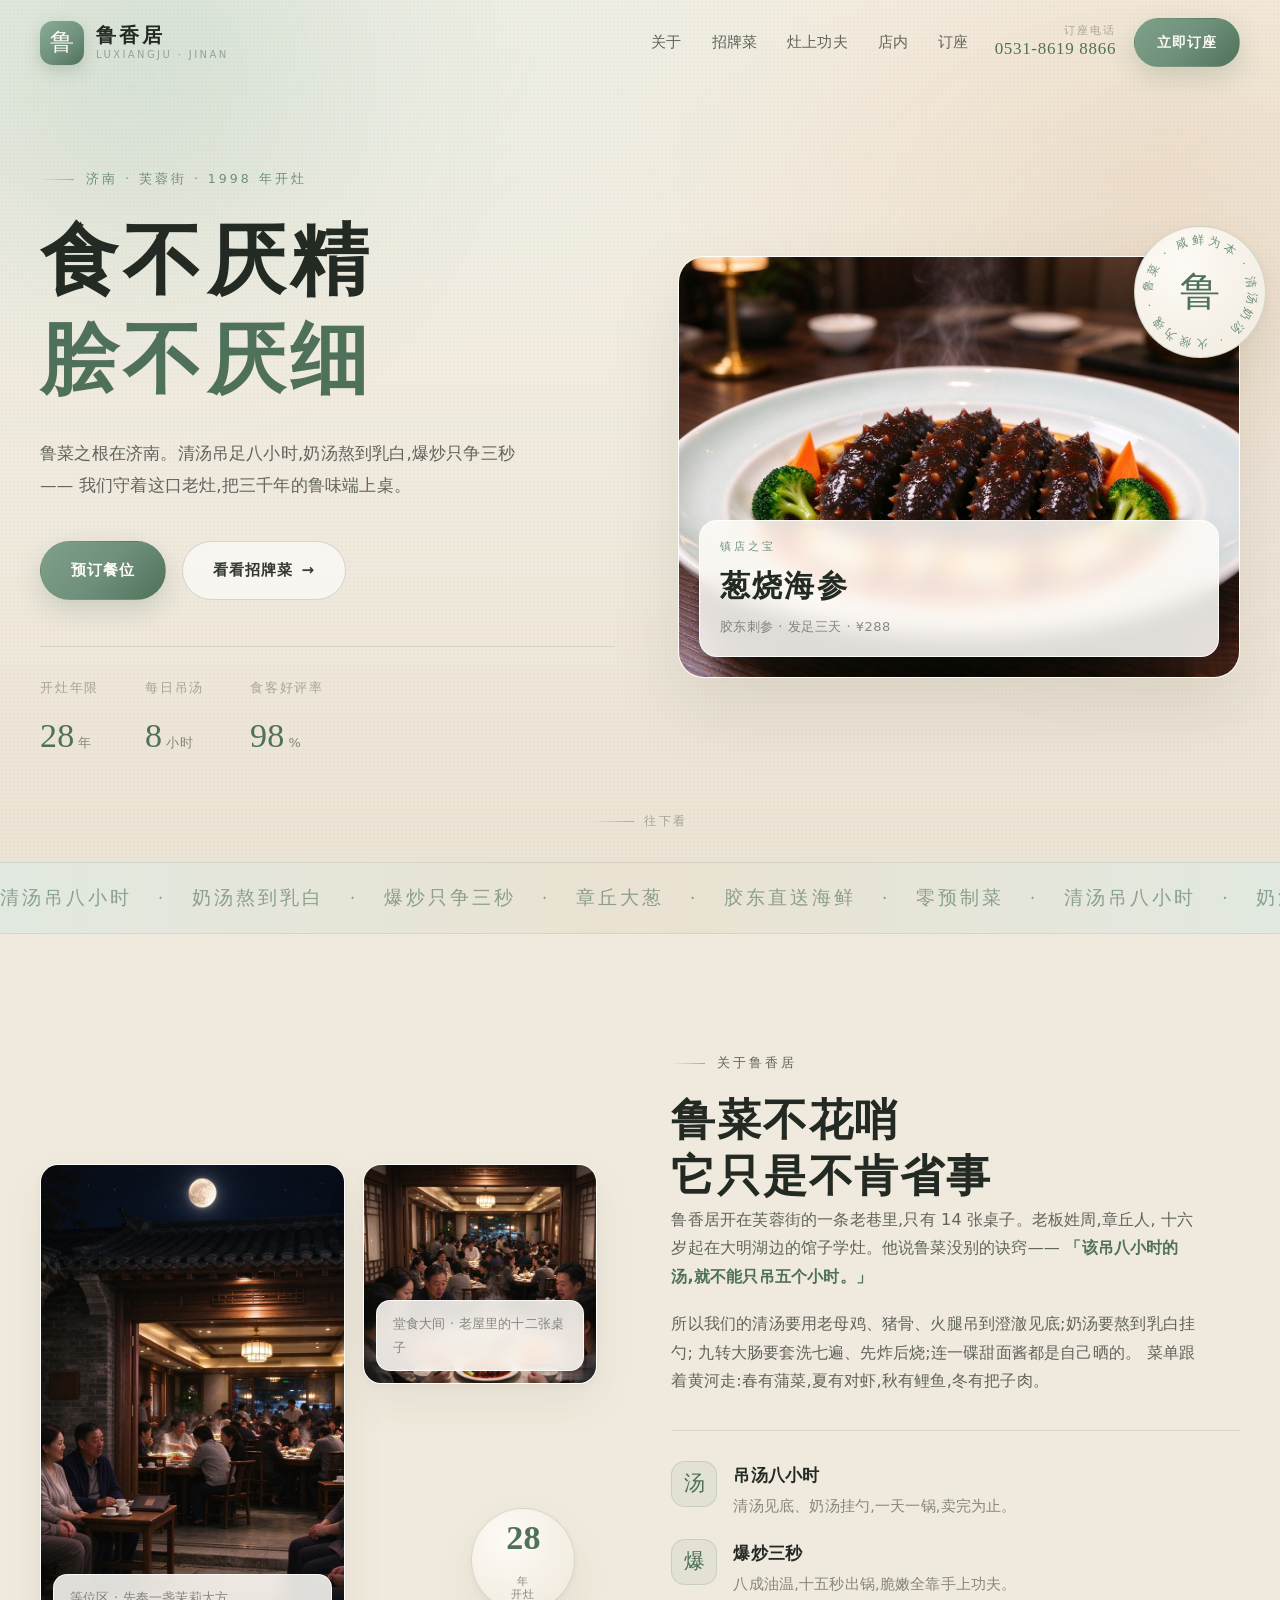
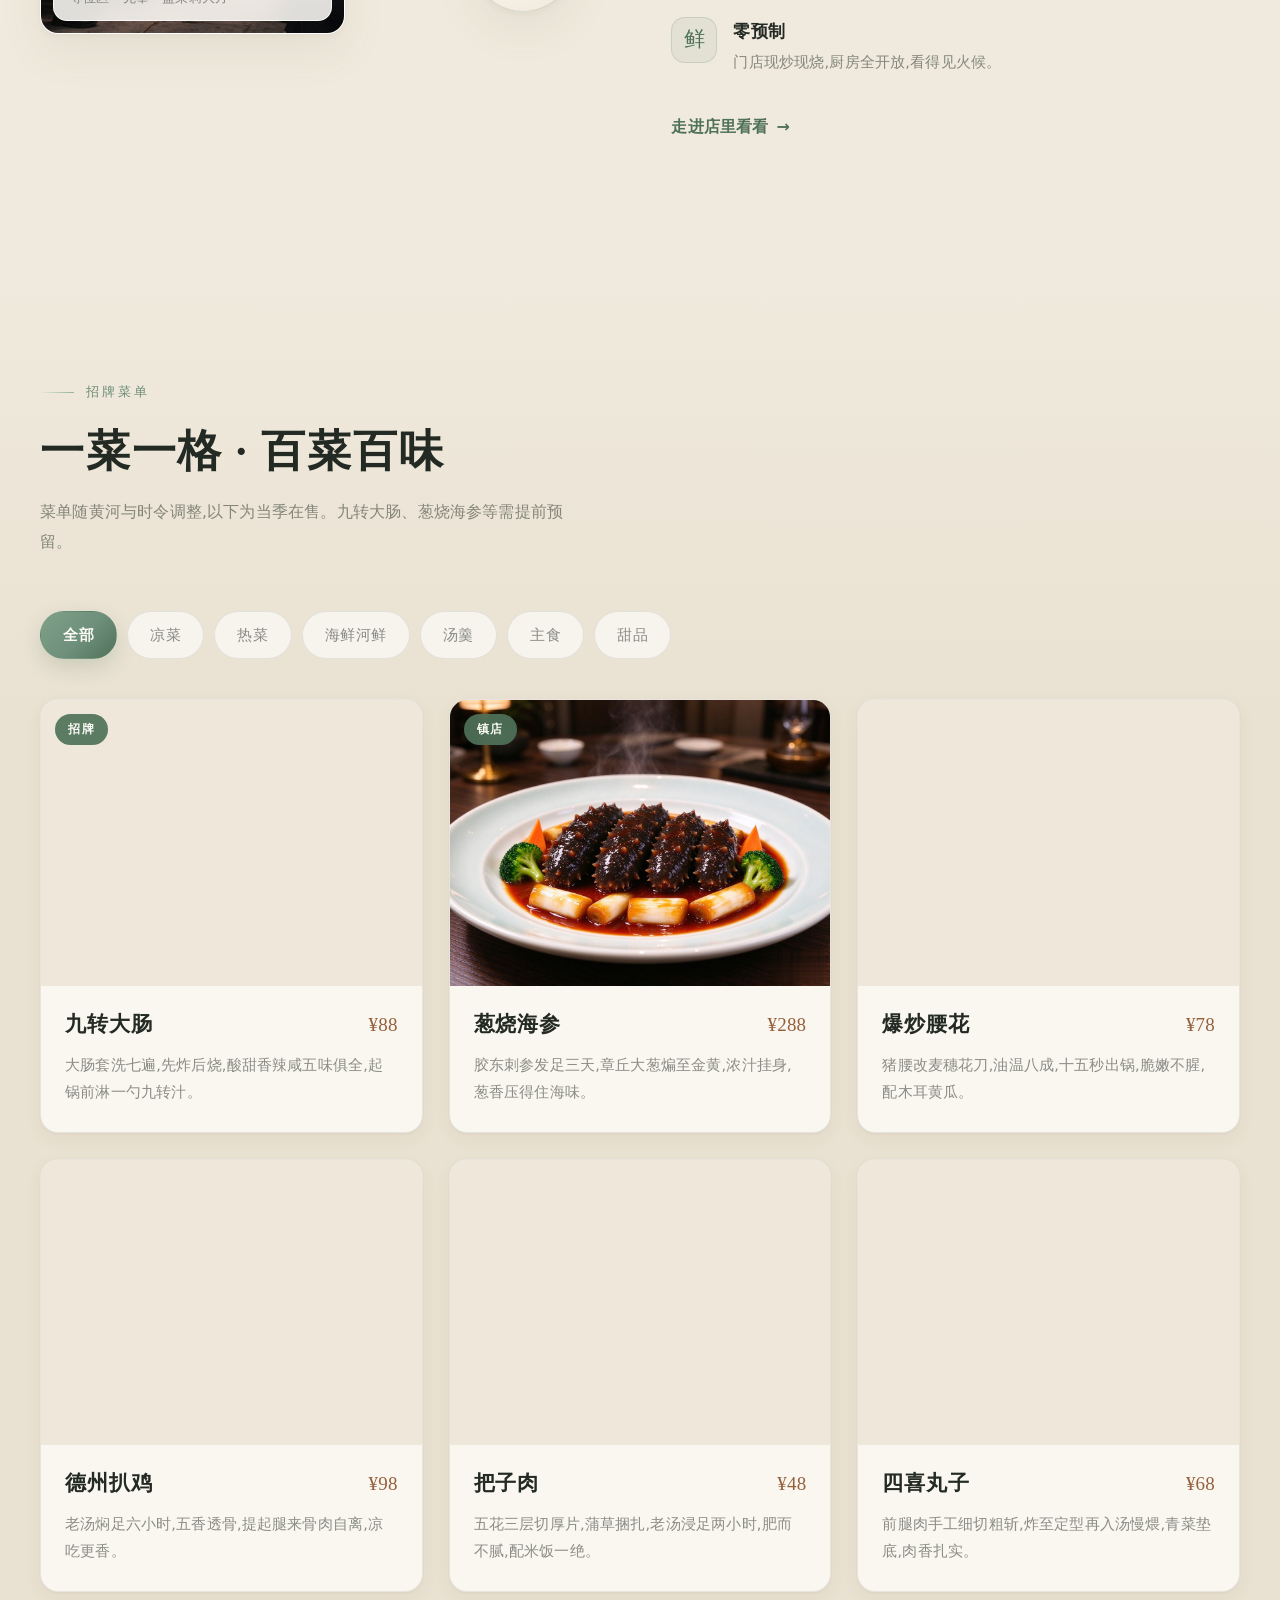
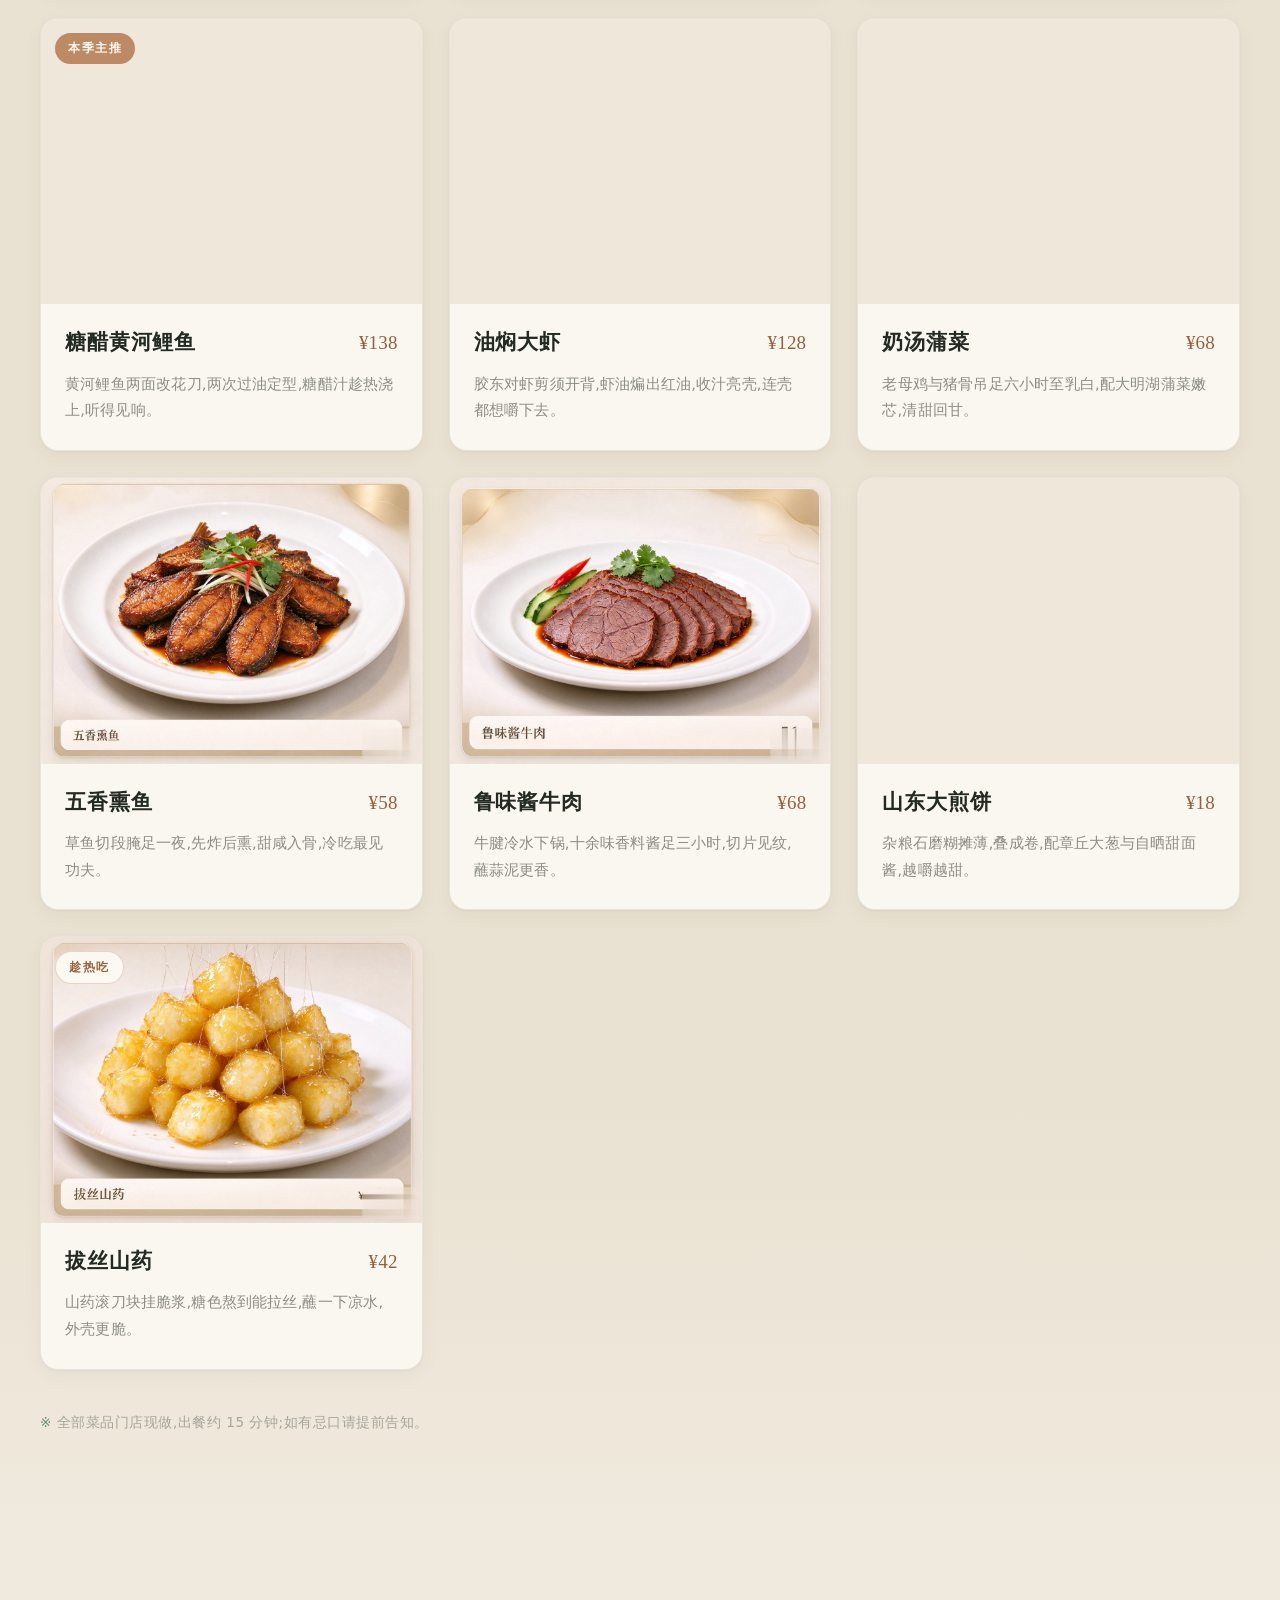
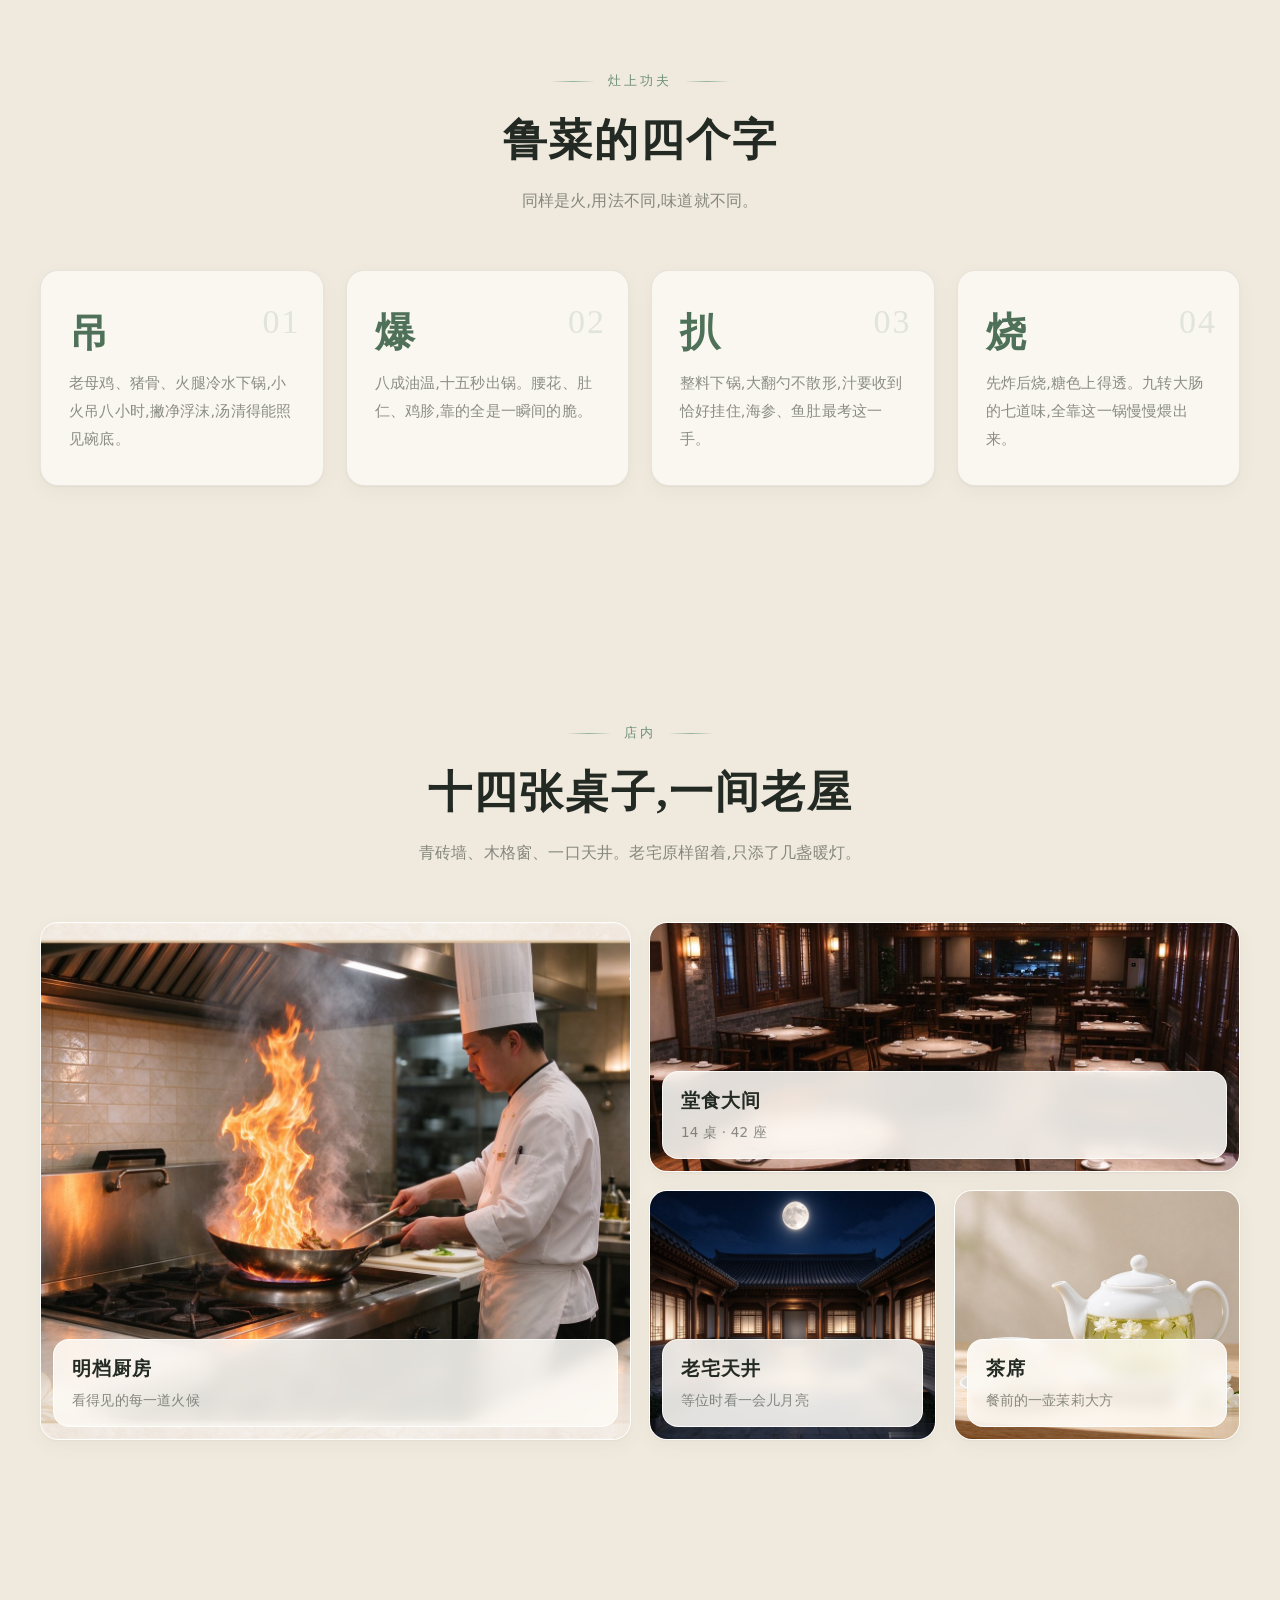
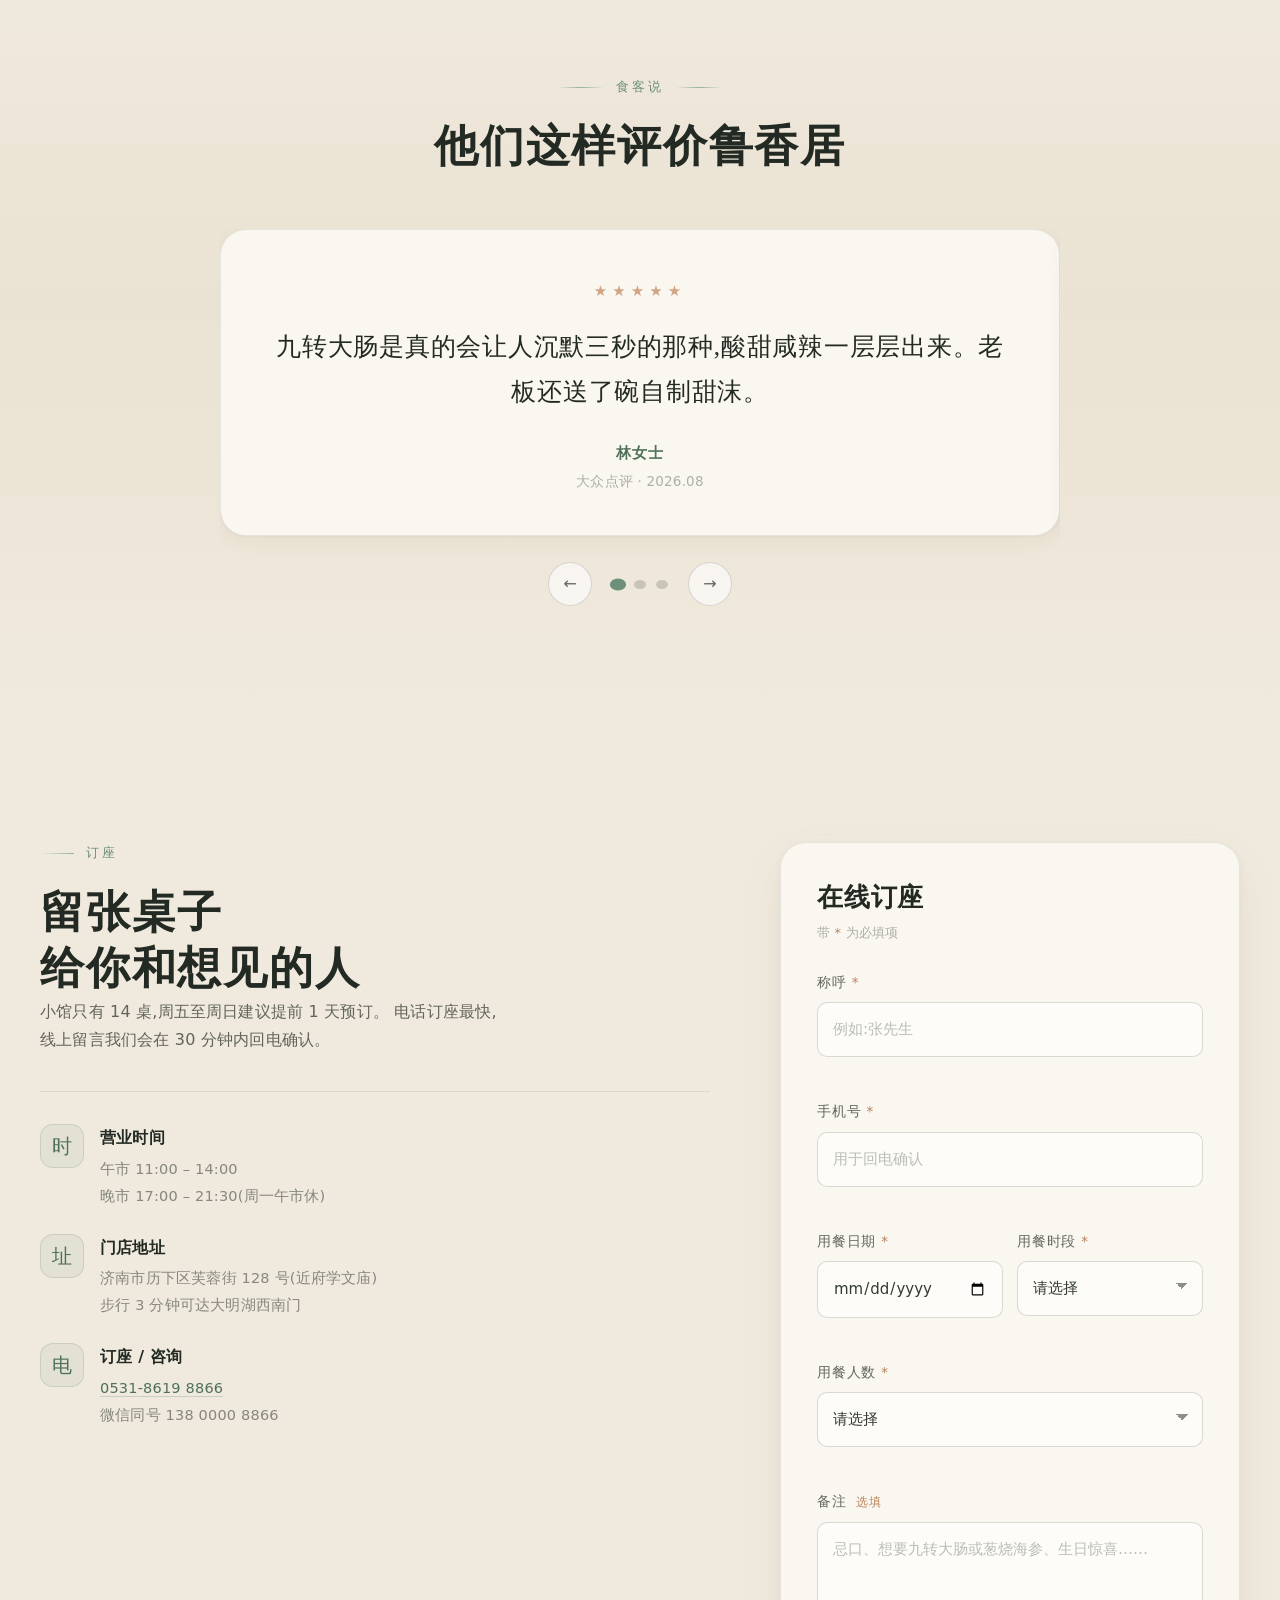
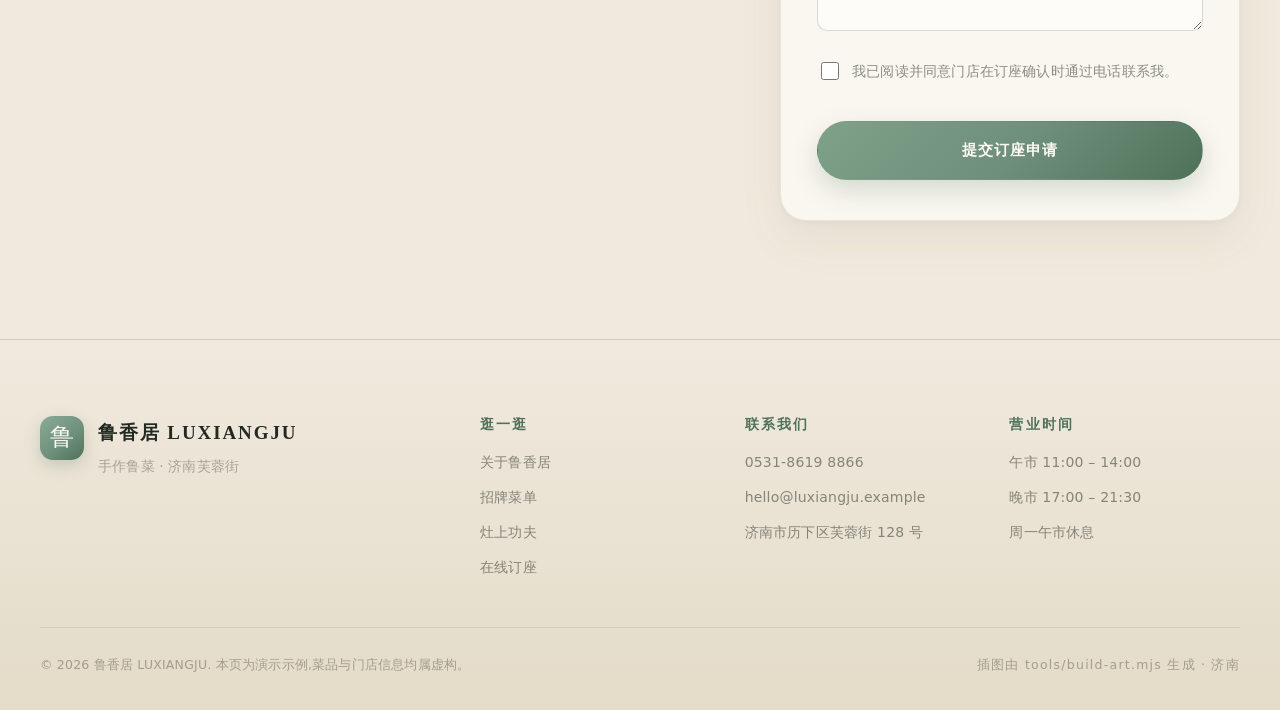
==== commit 05d9b782: "改用实拍照:13 道菜 + 首屏 + 门店环境,并去除豆包水印" ====
--- a/index.html
+++ b/index.html
@@ -10,7 +10,7 @@
 <meta property="og:type" content="restaurant" />
 <meta property="og:title" content="鲁香居 · 泉城手作鲁菜" />
 <meta property="og:description" content="清汤吊八小时,爆炒只争三秒。济南芙蓉街的手作鲁菜小馆。" />
-<meta property="og:image" content="assets/img/hero-haishen.svg" />
+<meta property="og:image" content="assets/img/photos/dish-congshaohaishen.jpg" />
 <link rel="icon" href="data:image/svg+xml,%3Csvg xmlns='http://www.w3.org/2000/svg' viewBox='0 0 64 64'%3E%3Crect width='64' height='64' rx='16' fill='%236e8f7a'/%3E%3Ctext x='32' y='45' font-size='36' text-anchor='middle' fill='%23fdfbf6' font-family='STSong,serif'%3E%E9%B2%81%3C/text%3E%3C/svg%3E" />
 <link rel="stylesheet" href="assets/css/style.css" />
 <noscript><style>
@@ -123,7 +123,7 @@
 
       <div class="hero__visual">
         <figure class="hero__plate">
-          <img src="assets/img/hero-haishen.svg" width="960" height="720"
+          <img src="assets/img/photos/dish-congshaohaishen.jpg" width="1200" height="900"
                alt="镇店之宝葱烧海参:胶东刺参配章丘大葱,浓汁挂身" fetchpriority="high" />
           <figcaption class="hero__badge">
             <span class="hero__badge-label">镇店之宝</span>
@@ -166,12 +166,12 @@
     <div class="shell about__inner">
       <div class="about__media reveal">
         <figure class="frame frame--tall">
-          <img src="assets/img/env-tea.svg" width="960" height="640" alt="店里的茶席:一壶茶、两只杯,窗外是老街的灯" loading="lazy" decoding="async" />
-          <figcaption>进门先奉一盏茶 · 茉莉大方</figcaption>
+          <img src="assets/img/photos/env-waiting.jpg" width="1200" height="1106" alt="店门口的等位区:木凳、矮几和一壶热茶" loading="lazy" decoding="async" />
+          <figcaption>等位区 · 先奉一盏茉莉大方</figcaption>
         </figure>
         <figure class="frame frame--small">
-          <img src="assets/img/env-kitchen.svg" width="960" height="640" alt="明档厨房里的一口炒锅与炉火" loading="lazy" decoding="async" />
-          <figcaption>明档厨房 · 火不熄</figcaption>
+          <img src="assets/img/photos/env-hall-inner.jpg" width="1200" height="1106" alt="堂食大间:老屋里的木桌与暖灯" loading="lazy" decoding="async" />
+          <figcaption>堂食大间 · 老屋里的十二张桌子</figcaption>
         </figure>
         <div class="about__badge" aria-hidden="true">
           <strong>28</strong>
@@ -238,7 +238,7 @@
 
         <article class="dish" data-category="hot">
           <div class="dish__media">
-            <img src="assets/img/dish-jiuzhuandachang.svg" width="960" height="720"
+            <img src="assets/img/photos/dish-jiuzhuandachang.jpg" width="1200" height="900"
                  alt="九转大肠:盘中的红亮大肠段,淋着浓汁,撒香菜与芝麻" loading="lazy" decoding="async" />
             <span class="dish__tag dish__tag--signature">招牌</span>
           </div>
@@ -279,7 +279,7 @@
 
         <article class="dish" data-category="hot">
           <div class="dish__media">
-            <img src="assets/img/dish-congshaohaishen.svg" width="960" height="720"
+            <img src="assets/img/photos/dish-congshaohaishen.jpg" width="1200" height="900"
                  alt="葱烧海参:深色刺参配金黄葱段,浓汁油亮" loading="lazy" decoding="async" />
             <span class="dish__tag dish__tag--signature">镇店</span>
           </div>
@@ -318,7 +318,7 @@
 
         <article class="dish" data-category="hot">
           <div class="dish__media">
-            <img src="assets/img/dish-baochaoyaohua.svg" width="960" height="720"
+            <img src="assets/img/photos/dish-baochaoyaohua.jpg" width="1200" height="900"
                  alt="爆炒腰花:麦穗花刀的腰块与木耳、黄瓜片同炒" loading="lazy" decoding="async" />
           </div>
           <div class="dish__body">
@@ -357,7 +357,7 @@
 
         <article class="dish" data-category="hot">
           <div class="dish__media">
-            <img src="assets/img/dish-dezhoubaji.svg" width="960" height="720"
+            <img src="assets/img/photos/dish-dezhoubaji.jpg" width="1200" height="900"
                  alt="德州扒鸡:整只金黄扒鸡卧在盘中,造型完整" loading="lazy" decoding="async" />
           </div>
           <div class="dish__body">
@@ -395,7 +395,7 @@
 
         <article class="dish" data-category="hot">
           <div class="dish__media">
-            <img src="assets/img/dish-bazirou.svg" width="960" height="720"
+            <img src="assets/img/photos/dish-bazirou.jpg" width="1200" height="900"
                  alt="把子肉:蒲草捆扎的五花肉厚片,酱色油亮" loading="lazy" decoding="async" />
           </div>
           <div class="dish__body">
@@ -434,7 +434,7 @@
 
         <article class="dish" data-category="hot">
           <div class="dish__media">
-            <img src="assets/img/dish-sixiwanzi.svg" width="960" height="720"
+            <img src="assets/img/photos/dish-sixiwanzi.jpg" width="1200" height="900"
                  alt="四喜丸子:四只硕大肉丸配青菜,浇上红亮酱汁" loading="lazy" decoding="async" />
           </div>
           <div class="dish__body">
@@ -473,7 +473,7 @@
 
         <article class="dish" data-category="sea">
           <div class="dish__media">
-            <img src="assets/img/dish-tangculiyu.svg" width="960" height="720"
+            <img src="assets/img/photos/dish-tangculiyu.jpg" width="1200" height="900"
                  alt="糖醋黄河鲤鱼:整条金黄鲤鱼改花刀,浇上糖醋亮汁" loading="lazy" decoding="async" />
             <span class="dish__tag dish__tag--season">本季主推</span>
           </div>
@@ -512,7 +512,7 @@
 
         <article class="dish" data-category="sea">
           <div class="dish__media">
-            <img src="assets/img/dish-youmendaxia.svg" width="960" height="720"
+            <img src="assets/img/photos/dish-youmendaxia.jpg" width="1200" height="900"
                  alt="油焖大虾:六只红亮的对虾呈风车状摆盘" loading="lazy" decoding="async" />
           </div>
           <div class="dish__body">
@@ -550,7 +550,7 @@
 
         <article class="dish" data-category="soup">
           <div class="dish__media">
-            <img src="assets/img/dish-naitangpucai.svg" width="960" height="720"
+            <img src="assets/img/photos/dish-naitangpucai.jpg" width="1200" height="900"
                  alt="奶汤蒲菜:乳白汤中浮着嫩白蒲菜段与火腿丝" loading="lazy" decoding="async" />
           </div>
           <div class="dish__body">
@@ -588,7 +588,7 @@
 
         <article class="dish" data-category="cold">
           <div class="dish__media">
-            <img src="assets/img/dish-wuxiangxunyu.svg" width="960" height="720"
+            <img src="assets/img/photos/dish-wuxiangxunyu.jpg" width="1200" height="900"
                  alt="五香熏鱼:深琥珀色的熏鱼块,撒上葱丝与芝麻" loading="lazy" decoding="async" />
           </div>
           <div class="dish__body">
@@ -626,7 +626,7 @@
 
         <article class="dish" data-category="cold">
           <div class="dish__media">
-            <img src="assets/img/dish-jiangniurou.svg" width="960" height="720"
+            <img src="assets/img/photos/dish-jiangniurou.jpg" width="1200" height="900"
                  alt="鲁味酱牛肉:扇形排开的酱色牛肉薄片,可见纹理" loading="lazy" decoding="async" />
           </div>
           <div class="dish__body">
@@ -664,7 +664,7 @@
 
         <article class="dish" data-category="staple">
           <div class="dish__media">
-            <img src="assets/img/dish-shandongjianbing.svg" width="960" height="720"
+            <img src="assets/img/photos/dish-shandongjianbing.jpg" width="1200" height="900"
                  alt="山东大煎饼:木板上叠着金黄的煎饼卷,旁边是章丘大葱与甜面酱" loading="lazy" decoding="async" />
           </div>
           <div class="dish__body">
@@ -702,7 +702,7 @@
 
         <article class="dish" data-category="sweet">
           <div class="dish__media">
-            <img src="assets/img/dish-basishanyao.svg" width="960" height="720"
+            <img src="assets/img/photos/dish-basishanyao.jpg" width="1200" height="900"
                  alt="拔丝山药:金黄山药块之间拉着琥珀色的糖丝" loading="lazy" decoding="async" />
             <span class="dish__tag dish__tag--hot">趁热吃</span>
           </div>
@@ -791,19 +791,19 @@
 
       <div class="gallery__grid reveal">
         <figure class="tile tile--kitchen">
-          <img src="assets/img/env-kitchen.svg" width="960" height="640" alt="明档厨房:炉火正旺的炒锅与挂着的铁锅" loading="lazy" decoding="async" />
+          <img src="assets/img/photos/env-kitchen.jpg" width="1400" height="1050" alt="明档厨房:炉火正旺的炒锅与挂着的铁锅" loading="lazy" decoding="async" />
           <figcaption><strong>明档厨房</strong>看得见的每一道火候</figcaption>
         </figure>
         <figure class="tile tile--hall">
-          <img src="assets/img/env-hall.svg" width="960" height="640" alt="堂食大间:两张八仙桌与三盏红灯笼" loading="lazy" decoding="async" />
+          <img src="assets/img/photos/env-hall.jpg" width="1200" height="1106" alt="堂食大间:几张八仙桌与暖色吊灯" loading="lazy" decoding="async" />
           <figcaption><strong>堂食大间</strong>14 桌 · 42 座</figcaption>
         </figure>
         <figure class="tile tile--courtyard">
-          <img src="assets/img/env-courtyard.svg" width="960" height="640" alt="老宅天井:青砖墙、木格窗、一灯笼与一轮月" loading="lazy" decoding="async" />
+          <img src="assets/img/photos/env-courtyard.jpg" width="1200" height="1106" alt="老宅天井:青砖墙与木格窗" loading="lazy" decoding="async" />
           <figcaption><strong>老宅天井</strong>等位时看一会儿月亮</figcaption>
         </figure>
         <figure class="tile tile--tea">
-          <img src="assets/img/env-tea.svg" width="960" height="640" alt="茶席:木桌上的茶壶与两只茶杯" loading="lazy" decoding="async" />
+          <img src="assets/img/photos/env-tea.jpg" width="1200" height="900" alt="茶席:桌上的一壶茉莉花茶" loading="lazy" decoding="async" />
           <figcaption><strong>茶席</strong>餐前的一壶茉莉大方</figcaption>
         </figure>
       </div>
@@ -1008,7 +1008,7 @@
     <button class="dish-dialog__close" id="dishDialogClose" type="button" aria-label="关闭菜品详情">✕</button>
 
     <div class="dish-dialog__media">
-      <img id="dishDialogImg" src="assets/img/dish-jiuzhuandachang.svg" alt="" width="960" height="720" />
+      <img id="dishDialogImg" src="assets/img/photos/dish-jiuzhuandachang.jpg" alt="" width="1200" height="900" />
       <span class="dish-dialog__tag" id="dishDialogTag" hidden></span>
     </div>
 
